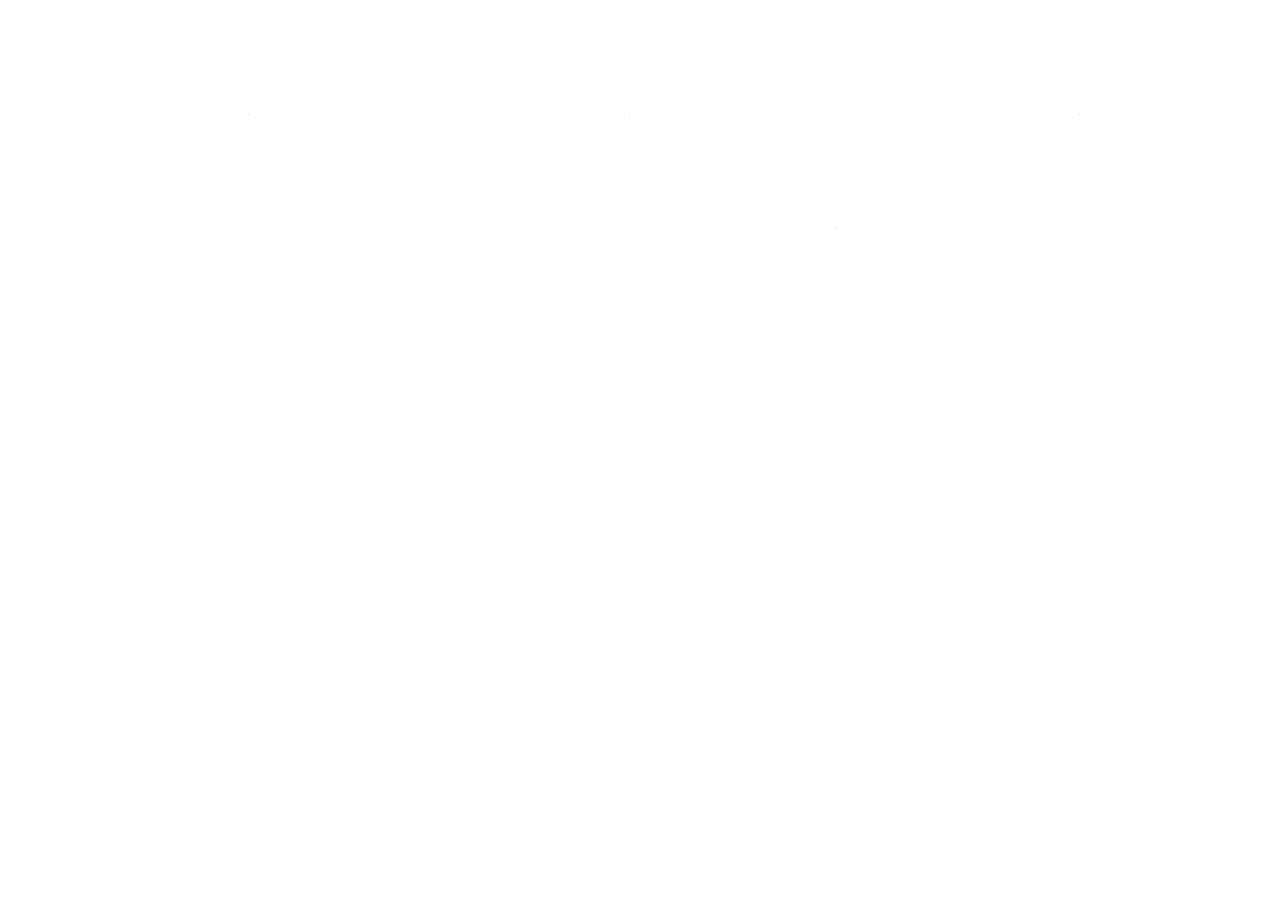
==== 0000/index.html @ 5e89ce5a "htw animation complete" ====
<!DOCTYPE html>
<html lang="en">
  <head>
    <meta charset="UTF-8" />
    <meta name="viewport" content="width=device-width, initial-scale=1.0" />
    <title>HUNT THE WITCH</title>
    <link rel="stylesheet" href="style.css" />
  </head>
  <body>
  
      <?xml version="1.0" encoding="UTF-8" standalone="no"?><!DOCTYPE svg PUBLIC "-//W3C//DTD SVG 1.1//EN" "http://www.w3.org/Graphics/SVG/1.1/DTD/svg11.dtd"><svg id="huntTheWitchText" width="100%" height="100%" viewBox="0 0 750 750" version="1.1" xmlns="http://www.w3.org/2000/svg" xmlns:xlink="http://www.w3.org/1999/xlink" xml:space="preserve" xmlns:serif="http://www.serif.com/" style="fill-rule:evenodd;clip-rule:evenodd;stroke-linejoin:round;stroke-miterlimit:2;"><path d="M48.834,320.484c-0.147,0.809 -0.404,2.023 -0.772,3.642l-0,88.839c-0,5.591 -3.458,10.999 -10.374,16.222l-0.993,0c1.177,-1.618 2.465,-3.715 3.862,-6.29c1.03,-1.839 1.545,-3.458 1.545,-4.856l0,-75.265c-0.956,-0.662 -1.765,-0.993 -2.427,-0.993c-6.769,0 -12.765,3.274 -17.989,9.822c-4.488,5.591 -6.732,10.668 -6.732,15.23l0,42.708l1.104,4.084l-0,2.207l-7.394,-0l-0,-95.35l8.497,-0c-0.809,0.956 -1.287,1.582 -1.434,1.876c-0.442,0.662 -0.699,1.398 -0.773,2.207l0,27.7l0.773,0.331c2.722,-2.722 4.635,-4.561 5.738,-5.518c2.355,-2.133 4.451,-3.715 6.291,-4.745c5.076,-2.796 9.858,-4.525 14.346,-5.187l0,-13.022c0,-0.221 -0.147,-0.626 -0.441,-1.214c-0.589,-1.177 -0.956,-1.987 -1.104,-2.428l8.277,-0Z" style="fill:none;fill-rule:nonzero;stroke:#000;stroke-width:1.25px;"/><path d="M91.874,325.119c0,0.368 -0.11,0.828 -0.331,1.379c-0.221,0.552 -0.331,1.012 -0.331,1.38l0,83.762c0.147,0.442 0.239,1.159 0.276,2.152c0.037,0.993 0.092,1.637 0.166,1.931c-0.295,0 -0.589,0.037 -0.883,0.111c-2.575,0.294 -6.291,0.478 -11.147,0.552c-5.959,0.073 -11.44,-1.619 -16.443,-5.077c-6.695,-4.635 -10.079,-11.771 -10.153,-21.409c-0.074,-5.518 1.508,-14.678 4.745,-27.48c0.295,-1.177 2.833,-10.41 7.615,-27.7c0,-2.134 -0.625,-4.267 -1.876,-6.401c-0.294,-0.588 -1.582,-2.428 -3.863,-5.518l3.311,0c2.87,1.619 4.819,3.311 5.849,5.077c0.368,0.883 0.626,2.391 0.773,4.525l-11.036,44.364l-0,13.243c-0,4.561 1.913,9.454 5.739,14.678c4.414,5.959 9.343,8.975 14.788,9.049c2.133,0 3.715,-0.662 4.745,-1.986c1.03,-1.325 1.545,-3.09 1.545,-5.298l0,-79.237c0,-0.368 -0.11,-0.902 -0.331,-1.601c-0.221,-0.698 -0.331,-1.158 -0.331,-1.379c0.883,-0.221 1.582,-0.331 2.097,-0.331l3.862,-0c0.736,0.073 1.141,0.478 1.214,1.214Z" style="fill:none;fill-rule:nonzero;stroke:#000;stroke-width:1.25px;"/><path d="M140.543,410.095c-0.074,3.973 -1.104,8.056 -3.091,12.25c-2.354,4.709 -5.186,7.615 -8.497,8.718l-0,-1.103c1.03,-1.03 2.189,-2.851 3.476,-5.463c1.288,-2.612 1.931,-4.543 1.931,-5.794l0,-42.047c-0.441,-3.09 -0.956,-5.554 -1.545,-7.394c-1.839,-6.18 -4.561,-12.213 -8.166,-18.098c-1.913,-3.091 -4.341,-6.659 -7.284,-10.705c-5.003,-6.843 -8.645,-10.3 -10.925,-10.374c-1.545,-0.074 -2.502,1.104 -2.87,3.531l0,76.479c0,1.987 0.736,3.716 2.207,5.187l0,1.104l-8.276,-0c-0.074,-0.074 -0.148,-0.239 -0.221,-0.497c-0.074,-0.257 -0.147,-0.497 -0.221,-0.717c0,-0.074 0.019,-0.166 0.055,-0.276c0.037,-0.111 0.092,-0.203 0.166,-0.276c0.221,-0.662 0.405,-1.508 0.552,-2.538l-0,-83.652c-0,-1.693 0.441,-3.311 1.324,-4.856c0.956,-1.839 2.244,-2.759 3.863,-2.759c1.765,-0 3.862,1.287 6.29,3.862c2.06,2.208 5.592,6.953 10.594,14.237c3.09,4.561 6.585,9.564 10.485,15.009c1.471,2.133 2.685,3.605 3.641,4.414c0,-8.314 0.037,-14.972 0.111,-19.975l0.22,-12.691c0,-0.368 -0.147,-0.773 -0.441,-1.214c-0.441,-0.736 -0.92,-1.398 -1.435,-1.987l8.057,0c0.367,0.368 0.588,5.592 0.662,15.671c0.073,6.18 0.036,14.163 -0.111,23.948l-0.551,48.006Z" style="fill:none;fill-rule:nonzero;stroke:#000;stroke-width:1.25px;"/><path d="M203.778,334.941c-3.311,-5.003 -8.902,-7.578 -16.774,-7.725c-0.589,-0 -1.472,-0.037 -2.649,-0.111c-4.194,0 -6.29,1.251 -6.29,3.753l-0,81.113c-0,0.221 0.11,0.534 0.331,0.938c0.22,0.405 0.331,1.453 0.331,3.146l-8.498,0.331l-0.331,-0.773c1.251,-3.09 1.876,-4.929 1.876,-5.518l0,-79.237c0,-1.693 -0.993,-2.796 -2.98,-3.311c-0.956,-0.221 -2.244,-0.368 -3.862,-0.442c-0.809,0 -1.508,0.037 -2.097,0.111l-1.435,-0c-6.915,-0 -10.999,0.956 -12.249,2.869l-2.428,4.856c-0.074,-0.295 -0.129,-0.662 -0.166,-1.104c-0.037,-0.441 -0.092,-0.809 -0.165,-1.103c-0,-0.81 -0.037,-1.398 -0.111,-1.766c0,-4.488 1.508,-6.732 4.525,-6.732l46.351,-0c2.28,-0 3.973,1.177 5.076,3.531c0.736,3.164 1.251,5.077 1.545,5.739l0,1.435Z" style="fill:none;fill-rule:nonzero;stroke:#000;stroke-width:1.25px;"/><path d="M321.31,334.941c-3.31,-5.003 -8.902,-7.578 -16.774,-7.725c-0.589,-0 -1.472,-0.037 -2.649,-0.111c-4.193,0 -6.29,1.251 -6.29,3.753l-0,81.113c-0,0.221 0.11,0.534 0.331,0.938c0.221,0.405 0.331,1.453 0.331,3.146l-8.498,0.331l-0.331,-0.773c1.251,-3.09 1.876,-4.929 1.876,-5.518l0,-79.237c0,-1.693 -0.993,-2.796 -2.979,-3.311c-0.957,-0.221 -2.244,-0.368 -3.863,-0.442c-0.809,0 -1.508,0.037 -2.097,0.111l-1.434,-0c-6.916,-0 -11,0.956 -12.25,2.869l-2.428,4.856c-0.074,-0.295 -0.129,-0.662 -0.166,-1.104c-0.036,-0.441 -0.092,-0.809 -0.165,-1.103c-0,-0.81 -0.037,-1.398 -0.111,-1.766c0,-4.488 1.509,-6.732 4.525,-6.732l46.351,-0c2.281,-0 3.973,1.177 5.076,3.531c0.736,3.164 1.251,5.077 1.545,5.739l0,1.435Z" style="fill:none;fill-rule:nonzero;stroke:#000;stroke-width:1.25px;"/><path d="M366.116,320.484c-0.147,0.809 -0.405,2.023 -0.772,3.642l-0,88.839c-0,5.591 -3.458,10.999 -10.374,16.222l-0.993,0c1.177,-1.618 2.464,-3.715 3.862,-6.29c1.03,-1.839 1.545,-3.458 1.545,-4.856l0,-75.265c-0.956,-0.662 -1.766,-0.993 -2.428,-0.993c-6.768,0 -12.765,3.274 -17.988,9.822c-4.488,5.591 -6.732,10.668 -6.732,15.23l-0,42.708l1.104,4.084l-0,2.207l-7.395,-0l0,-95.35l8.498,-0c-0.809,0.956 -1.287,1.582 -1.435,1.876c-0.441,0.662 -0.698,1.398 -0.772,2.207l-0,27.7l0.772,0.331c2.723,-2.722 4.636,-4.561 5.739,-5.518c2.354,-2.133 4.451,-3.715 6.291,-4.745c5.076,-2.796 9.858,-4.525 14.346,-5.187l0,-13.022c0,-0.221 -0.147,-0.626 -0.441,-1.214c-0.589,-1.177 -0.957,-1.987 -1.104,-2.428l8.277,-0Z" style="fill:none;fill-rule:nonzero;stroke:#000;stroke-width:1.25px;"/><path d="M409.929,401.708c-0,3.237 -1.067,6.29 -3.201,9.16c-2.354,3.09 -5.076,4.635 -8.166,4.635l-28.363,-0l0,-1.766c1.693,-2.575 2.539,-5.555 2.539,-8.939l-0,-84.645l26.155,-0c2.575,-0 4.267,0.846 5.076,2.538c0.515,1.03 0.736,2.538 0.662,4.525l-0.22,5.076c-1.325,-3.016 -2.502,-5.187 -3.532,-6.511c-1.618,-1.986 -5.297,-2.98 -11.036,-2.98c-3.826,0 -6.474,0.368 -7.946,1.104c-2.207,1.103 -3.31,3.311 -3.31,6.621l-0,20.638l0.772,1.103c0.883,-0.588 2.538,-2.317 4.966,-5.187c3.605,-4.193 9.197,-7.394 16.775,-9.601l2.98,0c0.22,0.956 0.367,2.354 0.441,4.194c0.074,1.692 -0.074,3.016 -0.441,3.973c-2.87,-1.251 -5.187,-1.877 -6.953,-1.877c-5.444,-0.073 -10.006,2.907 -13.685,8.94c-3.237,5.223 -4.855,10.704 -4.855,16.443l-0,36.86c-0,4.046 2.979,6.106 8.939,6.18c7.063,0.074 12.544,-1.619 16.443,-5.077l5.629,-7.835c-0,0.221 0.036,0.57 0.11,1.048c0.073,0.479 0.147,0.938 0.221,1.38Z" style="fill:none;fill-rule:nonzero;stroke:#000;stroke-width:1.25px;"/><path d="M524.923,415.503l-34.322,-0c-4.341,-0 -8.571,-1.95 -12.691,-5.849c-5.15,-4.856 -7.762,-11.441 -7.836,-19.754c-0.073,-5.371 0.993,-11.367 3.201,-17.989l6.4,-19.313c2.06,-6.18 3.127,-11.661 3.201,-16.443c0.073,-3.826 -0.809,-7.137 -2.649,-9.933c-0.883,-1.397 -1.324,-2.685 -1.324,-3.862l2.538,-0c1.839,0.662 2.98,1.14 3.421,1.435c1.325,0.882 1.987,2.906 1.987,6.069c-0,1.545 -0.883,6.217 -2.649,14.016l-5.076,22.623c-1.913,8.976 -2.87,14.899 -2.87,17.768l0,11.036c0,3.973 1.784,7.836 5.353,11.588c3.568,3.752 7.302,5.665 11.201,5.738c1.766,0 3.017,-0.735 3.752,-2.207c0.515,-1.103 0.773,-2.612 0.773,-4.524l-0,-81.997l5.849,-0l-0,85.749c-0,1.324 0.368,2.17 1.103,2.538c0.736,0.368 2.465,0.589 5.187,0.662c2.87,0.074 4.801,-0.202 5.794,-0.828c0.993,-0.625 1.49,-2.041 1.49,-4.248l-0,-79.459c-0,-0.956 -0.331,-1.765 -0.993,-2.428c-0.883,-0.883 -1.398,-1.545 -1.545,-1.986l8.497,-0c0.442,0.515 0.663,1.324 0.663,2.428c-0,0.515 -0.111,1.324 -0.332,2.428c-0.22,1.103 -0.331,1.913 -0.331,2.428l0,80.23c0,1.251 0.736,2.612 2.208,4.084Z" style="fill:none;fill-rule:nonzero;stroke:#000;stroke-width:1.25px;"/><path d="M538.828,415.172l-1.104,0.772l-7.725,0l0,-94.688c1.692,0 3.053,-0.073 4.083,-0.22c0.883,-0 1.582,0.018 2.097,0.055c0.515,0.037 1.141,0.165 1.876,0.386l-1.103,5.849l-0,83.431c0.073,0.368 0.184,0.699 0.331,0.994c0.515,1.545 1.03,2.685 1.545,3.421Z" style="fill:none;fill-rule:nonzero;stroke:#000;stroke-width:1.25px;"/><path d="M601.07,334.941c-3.311,-5.003 -8.902,-7.578 -16.774,-7.725c-0.589,-0 -1.472,-0.037 -2.649,-0.111c-4.194,0 -6.29,1.251 -6.29,3.753l-0,81.113c-0,0.221 0.11,0.534 0.331,0.938c0.22,0.405 0.331,1.453 0.331,3.146l-8.498,0.331l-0.331,-0.773c1.251,-3.09 1.876,-4.929 1.876,-5.518l0,-79.237c0,-1.693 -0.993,-2.796 -2.98,-3.311c-0.956,-0.221 -2.244,-0.368 -3.862,-0.442c-0.809,0 -1.508,0.037 -2.097,0.111l-1.435,-0c-6.915,-0 -10.999,0.956 -12.249,2.869l-2.428,4.856c-0.074,-0.295 -0.129,-0.662 -0.166,-1.104c-0.037,-0.441 -0.092,-0.809 -0.165,-1.103c-0,-0.81 -0.037,-1.398 -0.111,-1.766c0,-4.488 1.508,-6.732 4.525,-6.732l46.351,-0c2.28,-0 3.973,1.177 5.076,3.531c0.736,3.164 1.251,5.077 1.545,5.739l0,1.435Z" style="fill:none;fill-rule:nonzero;stroke:#000;stroke-width:1.25px;"/><path d="M696.972,411.088c0,2.355 -0.809,3.532 -2.428,3.532c-5.003,-0 -9.233,0.073 -12.691,0.221l-20.417,0.772c-0.809,0 -1.839,0.037 -3.09,0.11c-6.915,0 -13.794,-1.213 -20.637,-3.641c-20.747,-7.358 -31.158,-22.366 -31.231,-45.027c-0.074,-13.39 4.506,-24.739 13.739,-34.045c9.234,-9.307 20.546,-13.998 33.936,-14.071c7.063,-0.074 14.604,1.765 22.623,5.518c9.123,4.193 14.899,9.417 17.327,15.671c-0.81,0.441 -2.281,0.883 -4.415,1.324c-0.515,-0 -0.993,0.074 -1.434,0.221c-0.662,-0 -1.472,-0.773 -2.428,-2.318c-2.943,-4.929 -7.137,-9.196 -12.581,-12.801c-4.782,-3.164 -11.11,-4.746 -18.982,-4.746c-11.992,0 -22.072,4.893 -30.238,14.678c-7.505,8.976 -11.294,19.055 -11.367,30.238c-0,5.297 1.324,11.11 3.973,17.437c3.826,9.123 9.675,16.112 17.547,20.968c7.651,4.709 16.554,7.1 26.707,7.173c7.651,0.074 14.162,-0.294 19.533,-1.103l16.333,-2.428c0,0.441 0.074,1.214 0.221,2.317Z" style="fill:none;fill-rule:nonzero;stroke:#000;stroke-width:1.25px;"/><path d="M741.336,320.484c-0.147,0.809 -0.404,2.023 -0.772,3.642l-0,88.839c-0,5.591 -3.458,10.999 -10.374,16.222l-0.993,0c1.177,-1.618 2.465,-3.715 3.862,-6.29c1.03,-1.839 1.545,-3.458 1.545,-4.856l0,-75.265c-0.956,-0.662 -1.765,-0.993 -2.427,-0.993c-6.769,0 -12.765,3.274 -17.989,9.822c-4.488,5.591 -6.732,10.668 -6.732,15.23l0,42.708l1.104,4.084l-0,2.207l-7.394,-0l-0,-95.35l8.497,-0c-0.809,0.956 -1.287,1.582 -1.434,1.876c-0.442,0.662 -0.699,1.398 -0.773,2.207l0,27.7l0.773,0.331c2.722,-2.722 4.635,-4.561 5.738,-5.518c2.355,-2.133 4.451,-3.715 6.291,-4.745c5.076,-2.796 9.858,-4.525 14.346,-5.187l0,-13.022c0,-0.221 -0.147,-0.626 -0.441,-1.214c-0.589,-1.177 -0.956,-1.987 -1.104,-2.428l8.277,-0Z" style="fill:none;fill-rule:nonzero;stroke:#000;stroke-width:1.25px;"/></svg>
   
    <script src="script.js"></script>
  </body>
</html>
---- 0000/style.css ----
*{
    padding: 0;
    margin: 0;
    box-sizing: border-box;

}

body {
    width: 100%;
    height: 100vh;
    background-color: white;
}

#huntTheWitchText {
    position: absolute;
    top: 20%;
    left: 50%;
    transform: translate(-50%, -50%);
    
    margin-right: 20px;
}

#huntTheWitchText path:nth-child(1){
    stroke-dasharray: 492px;
    stroke-dashoffset: 492px;
    animation: line-anim 2s ease forwards;
}
#huntTheWitchText path:nth-child(2){
    stroke-dasharray: 425px;
    stroke-dashoffset: 425px;
    animation: line-anim 2s ease forwards 1s;
}
#huntTheWitchText path:nth-child(3){
    stroke-dasharray: 513px;
    stroke-dashoffset: 513px;
    animation: line-anim 2s ease forwards 1.5s;
}
#huntTheWitchText path:nth-child(4){
    stroke-dasharray: 314px;
    stroke-dashoffset: 314px;
    animation: line-anim 2s ease forwards 2s;
}
#huntTheWitchText path:nth-child(5){
    stroke-dasharray: 314px;
    stroke-dashoffset: 314px;
    animation: line-anim 2s ease forwards 2.5s;
}
#huntTheWitchText path:nth-child(6){
    stroke-dasharray: 492px;
    stroke-dashoffset: 492px;
    animation: line-anim 2s ease forwards 3s;
}
#huntTheWitchText path:nth-child(7){
    stroke-dasharray: 401px;
    stroke-dashoffset: 401px;
    animation: line-anim 2s ease forwards 3.5s;
}
#huntTheWitchText path:nth-child(8){
    stroke-dasharray: 633px;
    stroke-dashoffset: 633px;
    animation: line-anim 2s ease forwards 4s;
}
#huntTheWitchText path:nth-child(9){
    stroke-dasharray: 206px;
    stroke-dashoffset: 206px;
    animation: line-anim 2s ease forwards 4.5s;
}
#huntTheWitchText path:nth-child(10){
    stroke-dasharray: 314px;
    stroke-dashoffset: 314px;
    animation: line-anim 2s ease forwards 5s;
}
#huntTheWitchText path:nth-child(11){
    stroke-dasharray: 471px;
    stroke-dashoffset: 471px;
    animation: line-anim 2s ease forwards 5.5s;
}
#huntTheWitchText path:nth-child(12){
    stroke-dasharray: 492px;
    stroke-dashoffset: 492px;
    animation: line-anim 2s ease forwards 6s;
}


@keyframes line-anim {
    to {
        stroke-dashoffset: 0;
    }
}
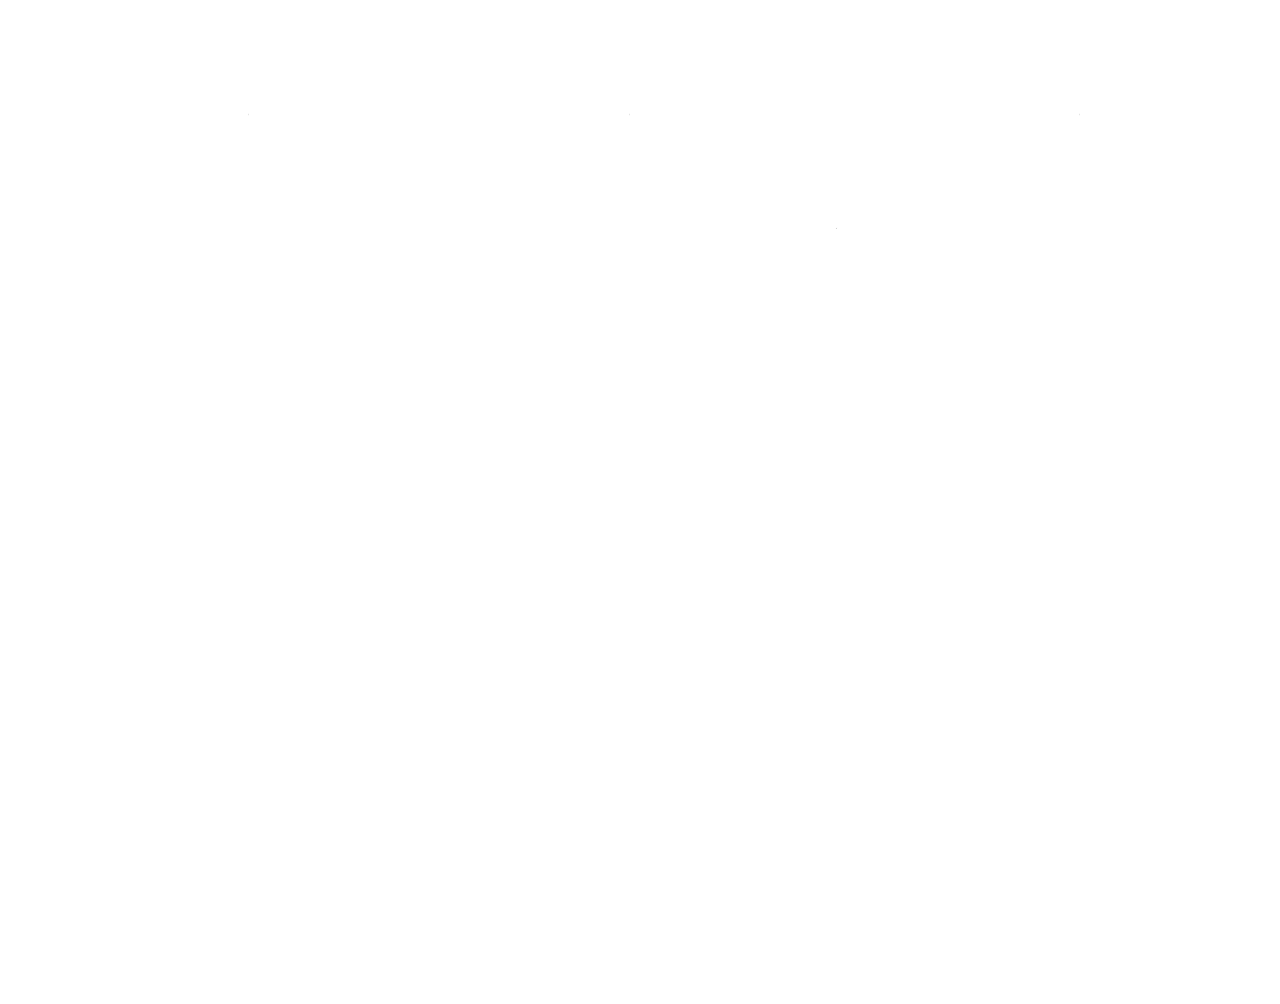
==== commit 5b8df142: "7011 number reveal working" ====
--- a/0000/index.html
+++ b/0000/index.html
@@ -6,8 +6,10 @@
     <title>HUNT THE WITCH</title>
     <link rel="stylesheet" href="style.css" />
   </head>
-  <body>
-  
+  <body class="body">
+  <div >
+    <img id="text7011" class="text7011" src="/7011.png" alt="">
+  </div>
       <?xml version="1.0" encoding="UTF-8" standalone="no"?><!DOCTYPE svg PUBLIC "-//W3C//DTD SVG 1.1//EN" "http://www.w3.org/Graphics/SVG/1.1/DTD/svg11.dtd"><svg id="huntTheWitchText" width="100%" height="100%" viewBox="0 0 750 750" version="1.1" xmlns="http://www.w3.org/2000/svg" xmlns:xlink="http://www.w3.org/1999/xlink" xml:space="preserve" xmlns:serif="http://www.serif.com/" style="fill-rule:evenodd;clip-rule:evenodd;stroke-linejoin:round;stroke-miterlimit:2;"><path d="M48.834,320.484c-0.147,0.809 -0.404,2.023 -0.772,3.642l-0,88.839c-0,5.591 -3.458,10.999 -10.374,16.222l-0.993,0c1.177,-1.618 2.465,-3.715 3.862,-6.29c1.03,-1.839 1.545,-3.458 1.545,-4.856l0,-75.265c-0.956,-0.662 -1.765,-0.993 -2.427,-0.993c-6.769,0 -12.765,3.274 -17.989,9.822c-4.488,5.591 -6.732,10.668 -6.732,15.23l0,42.708l1.104,4.084l-0,2.207l-7.394,-0l-0,-95.35l8.497,-0c-0.809,0.956 -1.287,1.582 -1.434,1.876c-0.442,0.662 -0.699,1.398 -0.773,2.207l0,27.7l0.773,0.331c2.722,-2.722 4.635,-4.561 5.738,-5.518c2.355,-2.133 4.451,-3.715 6.291,-4.745c5.076,-2.796 9.858,-4.525 14.346,-5.187l0,-13.022c0,-0.221 -0.147,-0.626 -0.441,-1.214c-0.589,-1.177 -0.956,-1.987 -1.104,-2.428l8.277,-0Z" style="fill:none;fill-rule:nonzero;stroke:#000;stroke-width:1.25px;"/><path d="M91.874,325.119c0,0.368 -0.11,0.828 -0.331,1.379c-0.221,0.552 -0.331,1.012 -0.331,1.38l0,83.762c0.147,0.442 0.239,1.159 0.276,2.152c0.037,0.993 0.092,1.637 0.166,1.931c-0.295,0 -0.589,0.037 -0.883,0.111c-2.575,0.294 -6.291,0.478 -11.147,0.552c-5.959,0.073 -11.44,-1.619 -16.443,-5.077c-6.695,-4.635 -10.079,-11.771 -10.153,-21.409c-0.074,-5.518 1.508,-14.678 4.745,-27.48c0.295,-1.177 2.833,-10.41 7.615,-27.7c0,-2.134 -0.625,-4.267 -1.876,-6.401c-0.294,-0.588 -1.582,-2.428 -3.863,-5.518l3.311,0c2.87,1.619 4.819,3.311 5.849,5.077c0.368,0.883 0.626,2.391 0.773,4.525l-11.036,44.364l-0,13.243c-0,4.561 1.913,9.454 5.739,14.678c4.414,5.959 9.343,8.975 14.788,9.049c2.133,0 3.715,-0.662 4.745,-1.986c1.03,-1.325 1.545,-3.09 1.545,-5.298l0,-79.237c0,-0.368 -0.11,-0.902 -0.331,-1.601c-0.221,-0.698 -0.331,-1.158 -0.331,-1.379c0.883,-0.221 1.582,-0.331 2.097,-0.331l3.862,-0c0.736,0.073 1.141,0.478 1.214,1.214Z" style="fill:none;fill-rule:nonzero;stroke:#000;stroke-width:1.25px;"/><path d="M140.543,410.095c-0.074,3.973 -1.104,8.056 -3.091,12.25c-2.354,4.709 -5.186,7.615 -8.497,8.718l-0,-1.103c1.03,-1.03 2.189,-2.851 3.476,-5.463c1.288,-2.612 1.931,-4.543 1.931,-5.794l0,-42.047c-0.441,-3.09 -0.956,-5.554 -1.545,-7.394c-1.839,-6.18 -4.561,-12.213 -8.166,-18.098c-1.913,-3.091 -4.341,-6.659 -7.284,-10.705c-5.003,-6.843 -8.645,-10.3 -10.925,-10.374c-1.545,-0.074 -2.502,1.104 -2.87,3.531l0,76.479c0,1.987 0.736,3.716 2.207,5.187l0,1.104l-8.276,-0c-0.074,-0.074 -0.148,-0.239 -0.221,-0.497c-0.074,-0.257 -0.147,-0.497 -0.221,-0.717c0,-0.074 0.019,-0.166 0.055,-0.276c0.037,-0.111 0.092,-0.203 0.166,-0.276c0.221,-0.662 0.405,-1.508 0.552,-2.538l-0,-83.652c-0,-1.693 0.441,-3.311 1.324,-4.856c0.956,-1.839 2.244,-2.759 3.863,-2.759c1.765,-0 3.862,1.287 6.29,3.862c2.06,2.208 5.592,6.953 10.594,14.237c3.09,4.561 6.585,9.564 10.485,15.009c1.471,2.133 2.685,3.605 3.641,4.414c0,-8.314 0.037,-14.972 0.111,-19.975l0.22,-12.691c0,-0.368 -0.147,-0.773 -0.441,-1.214c-0.441,-0.736 -0.92,-1.398 -1.435,-1.987l8.057,0c0.367,0.368 0.588,5.592 0.662,15.671c0.073,6.18 0.036,14.163 -0.111,23.948l-0.551,48.006Z" style="fill:none;fill-rule:nonzero;stroke:#000;stroke-width:1.25px;"/><path d="M203.778,334.941c-3.311,-5.003 -8.902,-7.578 -16.774,-7.725c-0.589,-0 -1.472,-0.037 -2.649,-0.111c-4.194,0 -6.29,1.251 -6.29,3.753l-0,81.113c-0,0.221 0.11,0.534 0.331,0.938c0.22,0.405 0.331,1.453 0.331,3.146l-8.498,0.331l-0.331,-0.773c1.251,-3.09 1.876,-4.929 1.876,-5.518l0,-79.237c0,-1.693 -0.993,-2.796 -2.98,-3.311c-0.956,-0.221 -2.244,-0.368 -3.862,-0.442c-0.809,0 -1.508,0.037 -2.097,0.111l-1.435,-0c-6.915,-0 -10.999,0.956 -12.249,2.869l-2.428,4.856c-0.074,-0.295 -0.129,-0.662 -0.166,-1.104c-0.037,-0.441 -0.092,-0.809 -0.165,-1.103c-0,-0.81 -0.037,-1.398 -0.111,-1.766c0,-4.488 1.508,-6.732 4.525,-6.732l46.351,-0c2.28,-0 3.973,1.177 5.076,3.531c0.736,3.164 1.251,5.077 1.545,5.739l0,1.435Z" style="fill:none;fill-rule:nonzero;stroke:#000;stroke-width:1.25px;"/><path d="M321.31,334.941c-3.31,-5.003 -8.902,-7.578 -16.774,-7.725c-0.589,-0 -1.472,-0.037 -2.649,-0.111c-4.193,0 -6.29,1.251 -6.29,3.753l-0,81.113c-0,0.221 0.11,0.534 0.331,0.938c0.221,0.405 0.331,1.453 0.331,3.146l-8.498,0.331l-0.331,-0.773c1.251,-3.09 1.876,-4.929 1.876,-5.518l0,-79.237c0,-1.693 -0.993,-2.796 -2.979,-3.311c-0.957,-0.221 -2.244,-0.368 -3.863,-0.442c-0.809,0 -1.508,0.037 -2.097,0.111l-1.434,-0c-6.916,-0 -11,0.956 -12.25,2.869l-2.428,4.856c-0.074,-0.295 -0.129,-0.662 -0.166,-1.104c-0.036,-0.441 -0.092,-0.809 -0.165,-1.103c-0,-0.81 -0.037,-1.398 -0.111,-1.766c0,-4.488 1.509,-6.732 4.525,-6.732l46.351,-0c2.281,-0 3.973,1.177 5.076,3.531c0.736,3.164 1.251,5.077 1.545,5.739l0,1.435Z" style="fill:none;fill-rule:nonzero;stroke:#000;stroke-width:1.25px;"/><path d="M366.116,320.484c-0.147,0.809 -0.405,2.023 -0.772,3.642l-0,88.839c-0,5.591 -3.458,10.999 -10.374,16.222l-0.993,0c1.177,-1.618 2.464,-3.715 3.862,-6.29c1.03,-1.839 1.545,-3.458 1.545,-4.856l0,-75.265c-0.956,-0.662 -1.766,-0.993 -2.428,-0.993c-6.768,0 -12.765,3.274 -17.988,9.822c-4.488,5.591 -6.732,10.668 -6.732,15.23l-0,42.708l1.104,4.084l-0,2.207l-7.395,-0l0,-95.35l8.498,-0c-0.809,0.956 -1.287,1.582 -1.435,1.876c-0.441,0.662 -0.698,1.398 -0.772,2.207l-0,27.7l0.772,0.331c2.723,-2.722 4.636,-4.561 5.739,-5.518c2.354,-2.133 4.451,-3.715 6.291,-4.745c5.076,-2.796 9.858,-4.525 14.346,-5.187l0,-13.022c0,-0.221 -0.147,-0.626 -0.441,-1.214c-0.589,-1.177 -0.957,-1.987 -1.104,-2.428l8.277,-0Z" style="fill:none;fill-rule:nonzero;stroke:#000;stroke-width:1.25px;"/><path d="M409.929,401.708c-0,3.237 -1.067,6.29 -3.201,9.16c-2.354,3.09 -5.076,4.635 -8.166,4.635l-28.363,-0l0,-1.766c1.693,-2.575 2.539,-5.555 2.539,-8.939l-0,-84.645l26.155,-0c2.575,-0 4.267,0.846 5.076,2.538c0.515,1.03 0.736,2.538 0.662,4.525l-0.22,5.076c-1.325,-3.016 -2.502,-5.187 -3.532,-6.511c-1.618,-1.986 -5.297,-2.98 -11.036,-2.98c-3.826,0 -6.474,0.368 -7.946,1.104c-2.207,1.103 -3.31,3.311 -3.31,6.621l-0,20.638l0.772,1.103c0.883,-0.588 2.538,-2.317 4.966,-5.187c3.605,-4.193 9.197,-7.394 16.775,-9.601l2.98,0c0.22,0.956 0.367,2.354 0.441,4.194c0.074,1.692 -0.074,3.016 -0.441,3.973c-2.87,-1.251 -5.187,-1.877 -6.953,-1.877c-5.444,-0.073 -10.006,2.907 -13.685,8.94c-3.237,5.223 -4.855,10.704 -4.855,16.443l-0,36.86c-0,4.046 2.979,6.106 8.939,6.18c7.063,0.074 12.544,-1.619 16.443,-5.077l5.629,-7.835c-0,0.221 0.036,0.57 0.11,1.048c0.073,0.479 0.147,0.938 0.221,1.38Z" style="fill:none;fill-rule:nonzero;stroke:#000;stroke-width:1.25px;"/><path d="M524.923,415.503l-34.322,-0c-4.341,-0 -8.571,-1.95 -12.691,-5.849c-5.15,-4.856 -7.762,-11.441 -7.836,-19.754c-0.073,-5.371 0.993,-11.367 3.201,-17.989l6.4,-19.313c2.06,-6.18 3.127,-11.661 3.201,-16.443c0.073,-3.826 -0.809,-7.137 -2.649,-9.933c-0.883,-1.397 -1.324,-2.685 -1.324,-3.862l2.538,-0c1.839,0.662 2.98,1.14 3.421,1.435c1.325,0.882 1.987,2.906 1.987,6.069c-0,1.545 -0.883,6.217 -2.649,14.016l-5.076,22.623c-1.913,8.976 -2.87,14.899 -2.87,17.768l0,11.036c0,3.973 1.784,7.836 5.353,11.588c3.568,3.752 7.302,5.665 11.201,5.738c1.766,0 3.017,-0.735 3.752,-2.207c0.515,-1.103 0.773,-2.612 0.773,-4.524l-0,-81.997l5.849,-0l-0,85.749c-0,1.324 0.368,2.17 1.103,2.538c0.736,0.368 2.465,0.589 5.187,0.662c2.87,0.074 4.801,-0.202 5.794,-0.828c0.993,-0.625 1.49,-2.041 1.49,-4.248l-0,-79.459c-0,-0.956 -0.331,-1.765 -0.993,-2.428c-0.883,-0.883 -1.398,-1.545 -1.545,-1.986l8.497,-0c0.442,0.515 0.663,1.324 0.663,2.428c-0,0.515 -0.111,1.324 -0.332,2.428c-0.22,1.103 -0.331,1.913 -0.331,2.428l0,80.23c0,1.251 0.736,2.612 2.208,4.084Z" style="fill:none;fill-rule:nonzero;stroke:#000;stroke-width:1.25px;"/><path d="M538.828,415.172l-1.104,0.772l-7.725,0l0,-94.688c1.692,0 3.053,-0.073 4.083,-0.22c0.883,-0 1.582,0.018 2.097,0.055c0.515,0.037 1.141,0.165 1.876,0.386l-1.103,5.849l-0,83.431c0.073,0.368 0.184,0.699 0.331,0.994c0.515,1.545 1.03,2.685 1.545,3.421Z" style="fill:none;fill-rule:nonzero;stroke:#000;stroke-width:1.25px;"/><path d="M601.07,334.941c-3.311,-5.003 -8.902,-7.578 -16.774,-7.725c-0.589,-0 -1.472,-0.037 -2.649,-0.111c-4.194,0 -6.29,1.251 -6.29,3.753l-0,81.113c-0,0.221 0.11,0.534 0.331,0.938c0.22,0.405 0.331,1.453 0.331,3.146l-8.498,0.331l-0.331,-0.773c1.251,-3.09 1.876,-4.929 1.876,-5.518l0,-79.237c0,-1.693 -0.993,-2.796 -2.98,-3.311c-0.956,-0.221 -2.244,-0.368 -3.862,-0.442c-0.809,0 -1.508,0.037 -2.097,0.111l-1.435,-0c-6.915,-0 -10.999,0.956 -12.249,2.869l-2.428,4.856c-0.074,-0.295 -0.129,-0.662 -0.166,-1.104c-0.037,-0.441 -0.092,-0.809 -0.165,-1.103c-0,-0.81 -0.037,-1.398 -0.111,-1.766c0,-4.488 1.508,-6.732 4.525,-6.732l46.351,-0c2.28,-0 3.973,1.177 5.076,3.531c0.736,3.164 1.251,5.077 1.545,5.739l0,1.435Z" style="fill:none;fill-rule:nonzero;stroke:#000;stroke-width:1.25px;"/><path d="M696.972,411.088c0,2.355 -0.809,3.532 -2.428,3.532c-5.003,-0 -9.233,0.073 -12.691,0.221l-20.417,0.772c-0.809,0 -1.839,0.037 -3.09,0.11c-6.915,0 -13.794,-1.213 -20.637,-3.641c-20.747,-7.358 -31.158,-22.366 -31.231,-45.027c-0.074,-13.39 4.506,-24.739 13.739,-34.045c9.234,-9.307 20.546,-13.998 33.936,-14.071c7.063,-0.074 14.604,1.765 22.623,5.518c9.123,4.193 14.899,9.417 17.327,15.671c-0.81,0.441 -2.281,0.883 -4.415,1.324c-0.515,-0 -0.993,0.074 -1.434,0.221c-0.662,-0 -1.472,-0.773 -2.428,-2.318c-2.943,-4.929 -7.137,-9.196 -12.581,-12.801c-4.782,-3.164 -11.11,-4.746 -18.982,-4.746c-11.992,0 -22.072,4.893 -30.238,14.678c-7.505,8.976 -11.294,19.055 -11.367,30.238c-0,5.297 1.324,11.11 3.973,17.437c3.826,9.123 9.675,16.112 17.547,20.968c7.651,4.709 16.554,7.1 26.707,7.173c7.651,0.074 14.162,-0.294 19.533,-1.103l16.333,-2.428c0,0.441 0.074,1.214 0.221,2.317Z" style="fill:none;fill-rule:nonzero;stroke:#000;stroke-width:1.25px;"/><path d="M741.336,320.484c-0.147,0.809 -0.404,2.023 -0.772,3.642l-0,88.839c-0,5.591 -3.458,10.999 -10.374,16.222l-0.993,0c1.177,-1.618 2.465,-3.715 3.862,-6.29c1.03,-1.839 1.545,-3.458 1.545,-4.856l0,-75.265c-0.956,-0.662 -1.765,-0.993 -2.427,-0.993c-6.769,0 -12.765,3.274 -17.989,9.822c-4.488,5.591 -6.732,10.668 -6.732,15.23l0,42.708l1.104,4.084l-0,2.207l-7.394,-0l-0,-95.35l8.497,-0c-0.809,0.956 -1.287,1.582 -1.434,1.876c-0.442,0.662 -0.699,1.398 -0.773,2.207l0,27.7l0.773,0.331c2.722,-2.722 4.635,-4.561 5.738,-5.518c2.355,-2.133 4.451,-3.715 6.291,-4.745c5.076,-2.796 9.858,-4.525 14.346,-5.187l0,-13.022c0,-0.221 -0.147,-0.626 -0.441,-1.214c-0.589,-1.177 -0.956,-1.987 -1.104,-2.428l8.277,-0Z" style="fill:none;fill-rule:nonzero;stroke:#000;stroke-width:1.25px;"/></svg>
    
     <script src="script.js"></script>
--- a/0000/style.css
+++ b/0000/style.css
@@ -6,10 +6,35 @@
 
 }
 
-body {
+.body {
     width: 100%;
     height: 100vh;
     background-color: white;
+}
+
+.text7011 {
+ opacity: 0;
+}
+.text7011Black {
+     /* Set rules to fill background */
+  min-height: 100%;
+  min-width: 1024px;
+	
+  /* Set up proportionate scaling */
+  width: 100%;
+  height: auto;
+	
+  /* Set up positioning */
+  position: fixed;
+  top: 0;
+  left: 0;
+  
+}
+
+.bodyBlack {
+    width: 100%;
+    height: 100vh;
+    background-color: black;
 }
 
 #huntTheWitchText {
@@ -17,8 +42,8 @@
     top: 20%;
     left: 50%;
     transform: translate(-50%, -50%);
+    margin-right: 20px;
     
-    margin-right: 20px;
 }
 
 #huntTheWitchText path:nth-child(1){
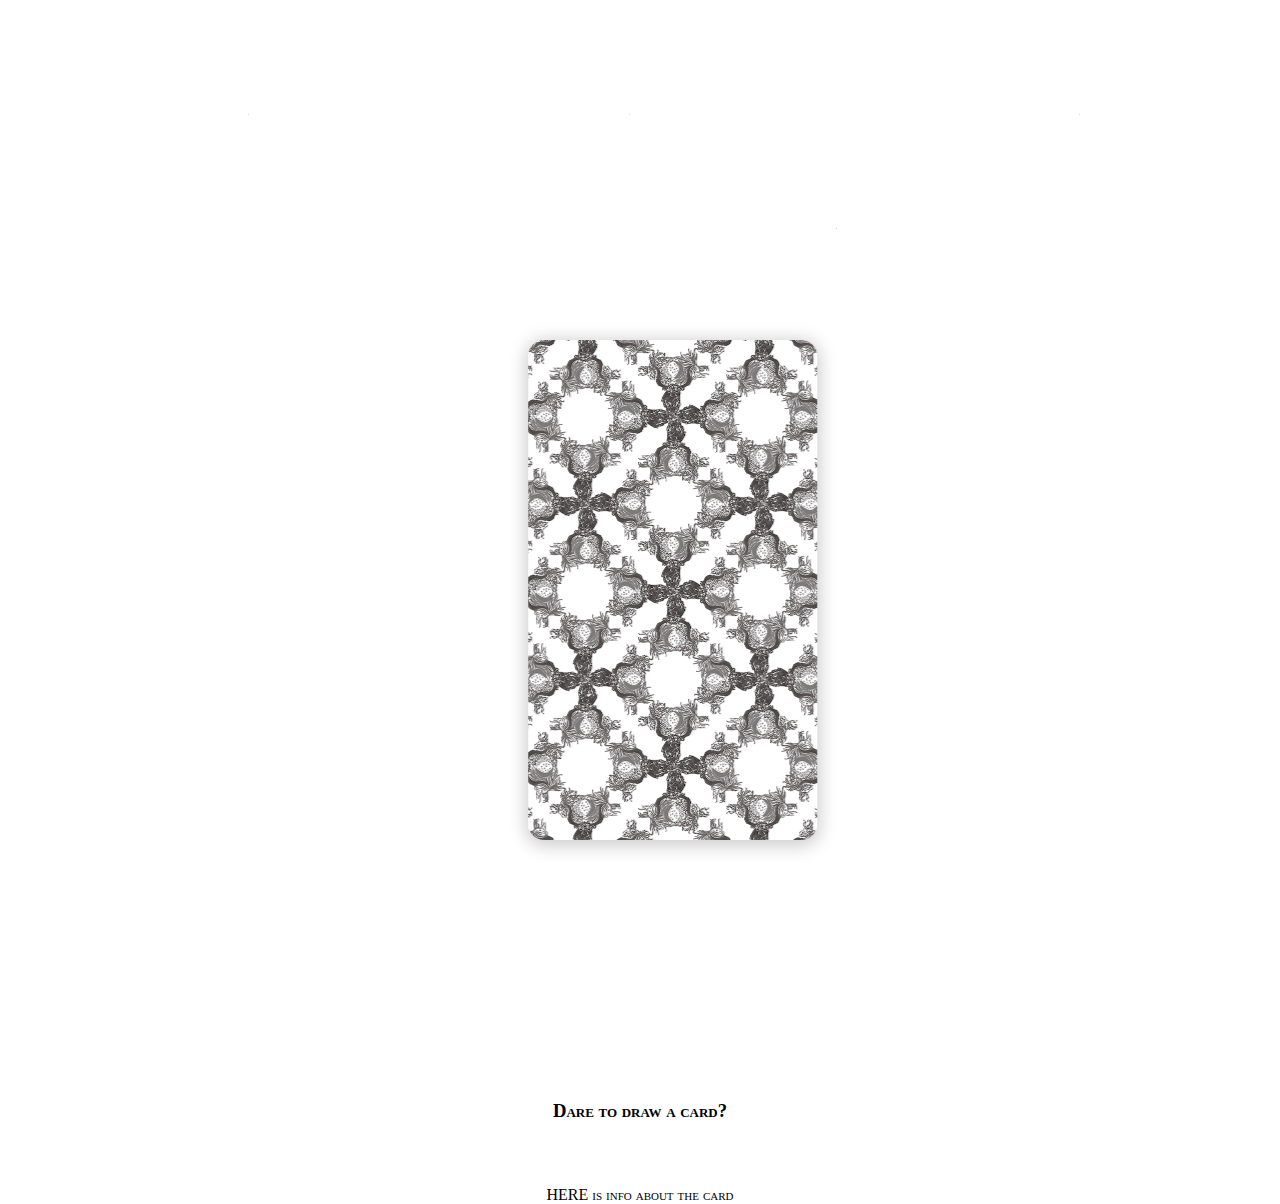
==== commit a862528d: "center card on page" ====
--- a/0000/index.html
+++ b/0000/index.html
@@ -7,10 +7,157 @@
     <link rel="stylesheet" href="style.css" />
   </head>
   <body class="body">
-  <div >
-    <img id="text7011" class="text7011" src="/7011.png" alt="">
-  </div>
-      <?xml version="1.0" encoding="UTF-8" standalone="no"?><!DOCTYPE svg PUBLIC "-//W3C//DTD SVG 1.1//EN" "http://www.w3.org/Graphics/SVG/1.1/DTD/svg11.dtd"><svg id="huntTheWitchText" width="100%" height="100%" viewBox="0 0 750 750" version="1.1" xmlns="http://www.w3.org/2000/svg" xmlns:xlink="http://www.w3.org/1999/xlink" xml:space="preserve" xmlns:serif="http://www.serif.com/" style="fill-rule:evenodd;clip-rule:evenodd;stroke-linejoin:round;stroke-miterlimit:2;"><path d="M48.834,320.484c-0.147,0.809 -0.404,2.023 -0.772,3.642l-0,88.839c-0,5.591 -3.458,10.999 -10.374,16.222l-0.993,0c1.177,-1.618 2.465,-3.715 3.862,-6.29c1.03,-1.839 1.545,-3.458 1.545,-4.856l0,-75.265c-0.956,-0.662 -1.765,-0.993 -2.427,-0.993c-6.769,0 -12.765,3.274 -17.989,9.822c-4.488,5.591 -6.732,10.668 -6.732,15.23l0,42.708l1.104,4.084l-0,2.207l-7.394,-0l-0,-95.35l8.497,-0c-0.809,0.956 -1.287,1.582 -1.434,1.876c-0.442,0.662 -0.699,1.398 -0.773,2.207l0,27.7l0.773,0.331c2.722,-2.722 4.635,-4.561 5.738,-5.518c2.355,-2.133 4.451,-3.715 6.291,-4.745c5.076,-2.796 9.858,-4.525 14.346,-5.187l0,-13.022c0,-0.221 -0.147,-0.626 -0.441,-1.214c-0.589,-1.177 -0.956,-1.987 -1.104,-2.428l8.277,-0Z" style="fill:none;fill-rule:nonzero;stroke:#000;stroke-width:1.25px;"/><path d="M91.874,325.119c0,0.368 -0.11,0.828 -0.331,1.379c-0.221,0.552 -0.331,1.012 -0.331,1.38l0,83.762c0.147,0.442 0.239,1.159 0.276,2.152c0.037,0.993 0.092,1.637 0.166,1.931c-0.295,0 -0.589,0.037 -0.883,0.111c-2.575,0.294 -6.291,0.478 -11.147,0.552c-5.959,0.073 -11.44,-1.619 -16.443,-5.077c-6.695,-4.635 -10.079,-11.771 -10.153,-21.409c-0.074,-5.518 1.508,-14.678 4.745,-27.48c0.295,-1.177 2.833,-10.41 7.615,-27.7c0,-2.134 -0.625,-4.267 -1.876,-6.401c-0.294,-0.588 -1.582,-2.428 -3.863,-5.518l3.311,0c2.87,1.619 4.819,3.311 5.849,5.077c0.368,0.883 0.626,2.391 0.773,4.525l-11.036,44.364l-0,13.243c-0,4.561 1.913,9.454 5.739,14.678c4.414,5.959 9.343,8.975 14.788,9.049c2.133,0 3.715,-0.662 4.745,-1.986c1.03,-1.325 1.545,-3.09 1.545,-5.298l0,-79.237c0,-0.368 -0.11,-0.902 -0.331,-1.601c-0.221,-0.698 -0.331,-1.158 -0.331,-1.379c0.883,-0.221 1.582,-0.331 2.097,-0.331l3.862,-0c0.736,0.073 1.141,0.478 1.214,1.214Z" style="fill:none;fill-rule:nonzero;stroke:#000;stroke-width:1.25px;"/><path d="M140.543,410.095c-0.074,3.973 -1.104,8.056 -3.091,12.25c-2.354,4.709 -5.186,7.615 -8.497,8.718l-0,-1.103c1.03,-1.03 2.189,-2.851 3.476,-5.463c1.288,-2.612 1.931,-4.543 1.931,-5.794l0,-42.047c-0.441,-3.09 -0.956,-5.554 -1.545,-7.394c-1.839,-6.18 -4.561,-12.213 -8.166,-18.098c-1.913,-3.091 -4.341,-6.659 -7.284,-10.705c-5.003,-6.843 -8.645,-10.3 -10.925,-10.374c-1.545,-0.074 -2.502,1.104 -2.87,3.531l0,76.479c0,1.987 0.736,3.716 2.207,5.187l0,1.104l-8.276,-0c-0.074,-0.074 -0.148,-0.239 -0.221,-0.497c-0.074,-0.257 -0.147,-0.497 -0.221,-0.717c0,-0.074 0.019,-0.166 0.055,-0.276c0.037,-0.111 0.092,-0.203 0.166,-0.276c0.221,-0.662 0.405,-1.508 0.552,-2.538l-0,-83.652c-0,-1.693 0.441,-3.311 1.324,-4.856c0.956,-1.839 2.244,-2.759 3.863,-2.759c1.765,-0 3.862,1.287 6.29,3.862c2.06,2.208 5.592,6.953 10.594,14.237c3.09,4.561 6.585,9.564 10.485,15.009c1.471,2.133 2.685,3.605 3.641,4.414c0,-8.314 0.037,-14.972 0.111,-19.975l0.22,-12.691c0,-0.368 -0.147,-0.773 -0.441,-1.214c-0.441,-0.736 -0.92,-1.398 -1.435,-1.987l8.057,0c0.367,0.368 0.588,5.592 0.662,15.671c0.073,6.18 0.036,14.163 -0.111,23.948l-0.551,48.006Z" style="fill:none;fill-rule:nonzero;stroke:#000;stroke-width:1.25px;"/><path d="M203.778,334.941c-3.311,-5.003 -8.902,-7.578 -16.774,-7.725c-0.589,-0 -1.472,-0.037 -2.649,-0.111c-4.194,0 -6.29,1.251 -6.29,3.753l-0,81.113c-0,0.221 0.11,0.534 0.331,0.938c0.22,0.405 0.331,1.453 0.331,3.146l-8.498,0.331l-0.331,-0.773c1.251,-3.09 1.876,-4.929 1.876,-5.518l0,-79.237c0,-1.693 -0.993,-2.796 -2.98,-3.311c-0.956,-0.221 -2.244,-0.368 -3.862,-0.442c-0.809,0 -1.508,0.037 -2.097,0.111l-1.435,-0c-6.915,-0 -10.999,0.956 -12.249,2.869l-2.428,4.856c-0.074,-0.295 -0.129,-0.662 -0.166,-1.104c-0.037,-0.441 -0.092,-0.809 -0.165,-1.103c-0,-0.81 -0.037,-1.398 -0.111,-1.766c0,-4.488 1.508,-6.732 4.525,-6.732l46.351,-0c2.28,-0 3.973,1.177 5.076,3.531c0.736,3.164 1.251,5.077 1.545,5.739l0,1.435Z" style="fill:none;fill-rule:nonzero;stroke:#000;stroke-width:1.25px;"/><path d="M321.31,334.941c-3.31,-5.003 -8.902,-7.578 -16.774,-7.725c-0.589,-0 -1.472,-0.037 -2.649,-0.111c-4.193,0 -6.29,1.251 -6.29,3.753l-0,81.113c-0,0.221 0.11,0.534 0.331,0.938c0.221,0.405 0.331,1.453 0.331,3.146l-8.498,0.331l-0.331,-0.773c1.251,-3.09 1.876,-4.929 1.876,-5.518l0,-79.237c0,-1.693 -0.993,-2.796 -2.979,-3.311c-0.957,-0.221 -2.244,-0.368 -3.863,-0.442c-0.809,0 -1.508,0.037 -2.097,0.111l-1.434,-0c-6.916,-0 -11,0.956 -12.25,2.869l-2.428,4.856c-0.074,-0.295 -0.129,-0.662 -0.166,-1.104c-0.036,-0.441 -0.092,-0.809 -0.165,-1.103c-0,-0.81 -0.037,-1.398 -0.111,-1.766c0,-4.488 1.509,-6.732 4.525,-6.732l46.351,-0c2.281,-0 3.973,1.177 5.076,3.531c0.736,3.164 1.251,5.077 1.545,5.739l0,1.435Z" style="fill:none;fill-rule:nonzero;stroke:#000;stroke-width:1.25px;"/><path d="M366.116,320.484c-0.147,0.809 -0.405,2.023 -0.772,3.642l-0,88.839c-0,5.591 -3.458,10.999 -10.374,16.222l-0.993,0c1.177,-1.618 2.464,-3.715 3.862,-6.29c1.03,-1.839 1.545,-3.458 1.545,-4.856l0,-75.265c-0.956,-0.662 -1.766,-0.993 -2.428,-0.993c-6.768,0 -12.765,3.274 -17.988,9.822c-4.488,5.591 -6.732,10.668 -6.732,15.23l-0,42.708l1.104,4.084l-0,2.207l-7.395,-0l0,-95.35l8.498,-0c-0.809,0.956 -1.287,1.582 -1.435,1.876c-0.441,0.662 -0.698,1.398 -0.772,2.207l-0,27.7l0.772,0.331c2.723,-2.722 4.636,-4.561 5.739,-5.518c2.354,-2.133 4.451,-3.715 6.291,-4.745c5.076,-2.796 9.858,-4.525 14.346,-5.187l0,-13.022c0,-0.221 -0.147,-0.626 -0.441,-1.214c-0.589,-1.177 -0.957,-1.987 -1.104,-2.428l8.277,-0Z" style="fill:none;fill-rule:nonzero;stroke:#000;stroke-width:1.25px;"/><path d="M409.929,401.708c-0,3.237 -1.067,6.29 -3.201,9.16c-2.354,3.09 -5.076,4.635 -8.166,4.635l-28.363,-0l0,-1.766c1.693,-2.575 2.539,-5.555 2.539,-8.939l-0,-84.645l26.155,-0c2.575,-0 4.267,0.846 5.076,2.538c0.515,1.03 0.736,2.538 0.662,4.525l-0.22,5.076c-1.325,-3.016 -2.502,-5.187 -3.532,-6.511c-1.618,-1.986 -5.297,-2.98 -11.036,-2.98c-3.826,0 -6.474,0.368 -7.946,1.104c-2.207,1.103 -3.31,3.311 -3.31,6.621l-0,20.638l0.772,1.103c0.883,-0.588 2.538,-2.317 4.966,-5.187c3.605,-4.193 9.197,-7.394 16.775,-9.601l2.98,0c0.22,0.956 0.367,2.354 0.441,4.194c0.074,1.692 -0.074,3.016 -0.441,3.973c-2.87,-1.251 -5.187,-1.877 -6.953,-1.877c-5.444,-0.073 -10.006,2.907 -13.685,8.94c-3.237,5.223 -4.855,10.704 -4.855,16.443l-0,36.86c-0,4.046 2.979,6.106 8.939,6.18c7.063,0.074 12.544,-1.619 16.443,-5.077l5.629,-7.835c-0,0.221 0.036,0.57 0.11,1.048c0.073,0.479 0.147,0.938 0.221,1.38Z" style="fill:none;fill-rule:nonzero;stroke:#000;stroke-width:1.25px;"/><path d="M524.923,415.503l-34.322,-0c-4.341,-0 -8.571,-1.95 -12.691,-5.849c-5.15,-4.856 -7.762,-11.441 -7.836,-19.754c-0.073,-5.371 0.993,-11.367 3.201,-17.989l6.4,-19.313c2.06,-6.18 3.127,-11.661 3.201,-16.443c0.073,-3.826 -0.809,-7.137 -2.649,-9.933c-0.883,-1.397 -1.324,-2.685 -1.324,-3.862l2.538,-0c1.839,0.662 2.98,1.14 3.421,1.435c1.325,0.882 1.987,2.906 1.987,6.069c-0,1.545 -0.883,6.217 -2.649,14.016l-5.076,22.623c-1.913,8.976 -2.87,14.899 -2.87,17.768l0,11.036c0,3.973 1.784,7.836 5.353,11.588c3.568,3.752 7.302,5.665 11.201,5.738c1.766,0 3.017,-0.735 3.752,-2.207c0.515,-1.103 0.773,-2.612 0.773,-4.524l-0,-81.997l5.849,-0l-0,85.749c-0,1.324 0.368,2.17 1.103,2.538c0.736,0.368 2.465,0.589 5.187,0.662c2.87,0.074 4.801,-0.202 5.794,-0.828c0.993,-0.625 1.49,-2.041 1.49,-4.248l-0,-79.459c-0,-0.956 -0.331,-1.765 -0.993,-2.428c-0.883,-0.883 -1.398,-1.545 -1.545,-1.986l8.497,-0c0.442,0.515 0.663,1.324 0.663,2.428c-0,0.515 -0.111,1.324 -0.332,2.428c-0.22,1.103 -0.331,1.913 -0.331,2.428l0,80.23c0,1.251 0.736,2.612 2.208,4.084Z" style="fill:none;fill-rule:nonzero;stroke:#000;stroke-width:1.25px;"/><path d="M538.828,415.172l-1.104,0.772l-7.725,0l0,-94.688c1.692,0 3.053,-0.073 4.083,-0.22c0.883,-0 1.582,0.018 2.097,0.055c0.515,0.037 1.141,0.165 1.876,0.386l-1.103,5.849l-0,83.431c0.073,0.368 0.184,0.699 0.331,0.994c0.515,1.545 1.03,2.685 1.545,3.421Z" style="fill:none;fill-rule:nonzero;stroke:#000;stroke-width:1.25px;"/><path d="M601.07,334.941c-3.311,-5.003 -8.902,-7.578 -16.774,-7.725c-0.589,-0 -1.472,-0.037 -2.649,-0.111c-4.194,0 -6.29,1.251 -6.29,3.753l-0,81.113c-0,0.221 0.11,0.534 0.331,0.938c0.22,0.405 0.331,1.453 0.331,3.146l-8.498,0.331l-0.331,-0.773c1.251,-3.09 1.876,-4.929 1.876,-5.518l0,-79.237c0,-1.693 -0.993,-2.796 -2.98,-3.311c-0.956,-0.221 -2.244,-0.368 -3.862,-0.442c-0.809,0 -1.508,0.037 -2.097,0.111l-1.435,-0c-6.915,-0 -10.999,0.956 -12.249,2.869l-2.428,4.856c-0.074,-0.295 -0.129,-0.662 -0.166,-1.104c-0.037,-0.441 -0.092,-0.809 -0.165,-1.103c-0,-0.81 -0.037,-1.398 -0.111,-1.766c0,-4.488 1.508,-6.732 4.525,-6.732l46.351,-0c2.28,-0 3.973,1.177 5.076,3.531c0.736,3.164 1.251,5.077 1.545,5.739l0,1.435Z" style="fill:none;fill-rule:nonzero;stroke:#000;stroke-width:1.25px;"/><path d="M696.972,411.088c0,2.355 -0.809,3.532 -2.428,3.532c-5.003,-0 -9.233,0.073 -12.691,0.221l-20.417,0.772c-0.809,0 -1.839,0.037 -3.09,0.11c-6.915,0 -13.794,-1.213 -20.637,-3.641c-20.747,-7.358 -31.158,-22.366 -31.231,-45.027c-0.074,-13.39 4.506,-24.739 13.739,-34.045c9.234,-9.307 20.546,-13.998 33.936,-14.071c7.063,-0.074 14.604,1.765 22.623,5.518c9.123,4.193 14.899,9.417 17.327,15.671c-0.81,0.441 -2.281,0.883 -4.415,1.324c-0.515,-0 -0.993,0.074 -1.434,0.221c-0.662,-0 -1.472,-0.773 -2.428,-2.318c-2.943,-4.929 -7.137,-9.196 -12.581,-12.801c-4.782,-3.164 -11.11,-4.746 -18.982,-4.746c-11.992,0 -22.072,4.893 -30.238,14.678c-7.505,8.976 -11.294,19.055 -11.367,30.238c-0,5.297 1.324,11.11 3.973,17.437c3.826,9.123 9.675,16.112 17.547,20.968c7.651,4.709 16.554,7.1 26.707,7.173c7.651,0.074 14.162,-0.294 19.533,-1.103l16.333,-2.428c0,0.441 0.074,1.214 0.221,2.317Z" style="fill:none;fill-rule:nonzero;stroke:#000;stroke-width:1.25px;"/><path d="M741.336,320.484c-0.147,0.809 -0.404,2.023 -0.772,3.642l-0,88.839c-0,5.591 -3.458,10.999 -10.374,16.222l-0.993,0c1.177,-1.618 2.465,-3.715 3.862,-6.29c1.03,-1.839 1.545,-3.458 1.545,-4.856l0,-75.265c-0.956,-0.662 -1.765,-0.993 -2.427,-0.993c-6.769,0 -12.765,3.274 -17.989,9.822c-4.488,5.591 -6.732,10.668 -6.732,15.23l0,42.708l1.104,4.084l-0,2.207l-7.394,-0l-0,-95.35l8.497,-0c-0.809,0.956 -1.287,1.582 -1.434,1.876c-0.442,0.662 -0.699,1.398 -0.773,2.207l0,27.7l0.773,0.331c2.722,-2.722 4.635,-4.561 5.738,-5.518c2.355,-2.133 4.451,-3.715 6.291,-4.745c5.076,-2.796 9.858,-4.525 14.346,-5.187l0,-13.022c0,-0.221 -0.147,-0.626 -0.441,-1.214c-0.589,-1.177 -0.956,-1.987 -1.104,-2.428l8.277,-0Z" style="fill:none;fill-rule:nonzero;stroke:#000;stroke-width:1.25px;"/></svg>
+    <div>
+      <img id="text7011" class="text7011" src="/7011.png" alt="" />
+      <h3 id="card__title" class="card__text card__text--title">
+        Dare to draw a card?
+      </h3>
+      <div class="card">
+        <div class="card__inner">
+          <div class="card__face card__face--front">
+            <!-- <div class="h2">Tarot Card</div> -->
+            <img src="../img/backCardNew.png" alt="" class="card__inner" />
+          </div>
+  
+          <div class="card__face card__face--back">
+            <div class="card__content">
+              <!-- <div class="card__header"></div> -->
+              <!-- <div class="card__body"> -->
+              <img src="" alt="" class="hermit card__face" />
+              <!-- </div> -->
+            </div>
+          </div>
+        </div>
+      </div>
+      <div class="card__text card__text--about">HERE is info about the card</div>
+    </div>
+    <?xml version="1.0" encoding="UTF-8" standalone="no"?><!DOCTYPE svg PUBLIC "-//W3C//DTD SVG 1.1//EN" "http://www.w3.org/Graphics/SVG/1.1/DTD/svg11.dtd">
+    <svg
+      id="huntTheWitchText"
+      width="100%"
+      height="100%"
+      viewBox="0 0 750 750"
+      version="1.1"
+      xmlns="http://www.w3.org/2000/svg"
+      xmlns:xlink="http://www.w3.org/1999/xlink"
+      xml:space="preserve"
+      xmlns:serif="http://www.serif.com/"
+      style="
+        fill-rule: evenodd;
+        clip-rule: evenodd;
+        stroke-linejoin: round;
+        stroke-miterlimit: 2;
+      "
+    >
+      <path
+        d="M48.834,320.484c-0.147,0.809 -0.404,2.023 -0.772,3.642l-0,88.839c-0,5.591 -3.458,10.999 -10.374,16.222l-0.993,0c1.177,-1.618 2.465,-3.715 3.862,-6.29c1.03,-1.839 1.545,-3.458 1.545,-4.856l0,-75.265c-0.956,-0.662 -1.765,-0.993 -2.427,-0.993c-6.769,0 -12.765,3.274 -17.989,9.822c-4.488,5.591 -6.732,10.668 -6.732,15.23l0,42.708l1.104,4.084l-0,2.207l-7.394,-0l-0,-95.35l8.497,-0c-0.809,0.956 -1.287,1.582 -1.434,1.876c-0.442,0.662 -0.699,1.398 -0.773,2.207l0,27.7l0.773,0.331c2.722,-2.722 4.635,-4.561 5.738,-5.518c2.355,-2.133 4.451,-3.715 6.291,-4.745c5.076,-2.796 9.858,-4.525 14.346,-5.187l0,-13.022c0,-0.221 -0.147,-0.626 -0.441,-1.214c-0.589,-1.177 -0.956,-1.987 -1.104,-2.428l8.277,-0Z"
+        style="
+          fill: none;
+          fill-rule: nonzero;
+          stroke: #000;
+          stroke-width: 1.25px;
+        "
+      />
+      <path
+        d="M91.874,325.119c0,0.368 -0.11,0.828 -0.331,1.379c-0.221,0.552 -0.331,1.012 -0.331,1.38l0,83.762c0.147,0.442 0.239,1.159 0.276,2.152c0.037,0.993 0.092,1.637 0.166,1.931c-0.295,0 -0.589,0.037 -0.883,0.111c-2.575,0.294 -6.291,0.478 -11.147,0.552c-5.959,0.073 -11.44,-1.619 -16.443,-5.077c-6.695,-4.635 -10.079,-11.771 -10.153,-21.409c-0.074,-5.518 1.508,-14.678 4.745,-27.48c0.295,-1.177 2.833,-10.41 7.615,-27.7c0,-2.134 -0.625,-4.267 -1.876,-6.401c-0.294,-0.588 -1.582,-2.428 -3.863,-5.518l3.311,0c2.87,1.619 4.819,3.311 5.849,5.077c0.368,0.883 0.626,2.391 0.773,4.525l-11.036,44.364l-0,13.243c-0,4.561 1.913,9.454 5.739,14.678c4.414,5.959 9.343,8.975 14.788,9.049c2.133,0 3.715,-0.662 4.745,-1.986c1.03,-1.325 1.545,-3.09 1.545,-5.298l0,-79.237c0,-0.368 -0.11,-0.902 -0.331,-1.601c-0.221,-0.698 -0.331,-1.158 -0.331,-1.379c0.883,-0.221 1.582,-0.331 2.097,-0.331l3.862,-0c0.736,0.073 1.141,0.478 1.214,1.214Z"
+        style="
+          fill: none;
+          fill-rule: nonzero;
+          stroke: #000;
+          stroke-width: 1.25px;
+        "
+      />
+      <path
+        d="M140.543,410.095c-0.074,3.973 -1.104,8.056 -3.091,12.25c-2.354,4.709 -5.186,7.615 -8.497,8.718l-0,-1.103c1.03,-1.03 2.189,-2.851 3.476,-5.463c1.288,-2.612 1.931,-4.543 1.931,-5.794l0,-42.047c-0.441,-3.09 -0.956,-5.554 -1.545,-7.394c-1.839,-6.18 -4.561,-12.213 -8.166,-18.098c-1.913,-3.091 -4.341,-6.659 -7.284,-10.705c-5.003,-6.843 -8.645,-10.3 -10.925,-10.374c-1.545,-0.074 -2.502,1.104 -2.87,3.531l0,76.479c0,1.987 0.736,3.716 2.207,5.187l0,1.104l-8.276,-0c-0.074,-0.074 -0.148,-0.239 -0.221,-0.497c-0.074,-0.257 -0.147,-0.497 -0.221,-0.717c0,-0.074 0.019,-0.166 0.055,-0.276c0.037,-0.111 0.092,-0.203 0.166,-0.276c0.221,-0.662 0.405,-1.508 0.552,-2.538l-0,-83.652c-0,-1.693 0.441,-3.311 1.324,-4.856c0.956,-1.839 2.244,-2.759 3.863,-2.759c1.765,-0 3.862,1.287 6.29,3.862c2.06,2.208 5.592,6.953 10.594,14.237c3.09,4.561 6.585,9.564 10.485,15.009c1.471,2.133 2.685,3.605 3.641,4.414c0,-8.314 0.037,-14.972 0.111,-19.975l0.22,-12.691c0,-0.368 -0.147,-0.773 -0.441,-1.214c-0.441,-0.736 -0.92,-1.398 -1.435,-1.987l8.057,0c0.367,0.368 0.588,5.592 0.662,15.671c0.073,6.18 0.036,14.163 -0.111,23.948l-0.551,48.006Z"
+        style="
+          fill: none;
+          fill-rule: nonzero;
+          stroke: #000;
+          stroke-width: 1.25px;
+        "
+      />
+      <path
+        d="M203.778,334.941c-3.311,-5.003 -8.902,-7.578 -16.774,-7.725c-0.589,-0 -1.472,-0.037 -2.649,-0.111c-4.194,0 -6.29,1.251 -6.29,3.753l-0,81.113c-0,0.221 0.11,0.534 0.331,0.938c0.22,0.405 0.331,1.453 0.331,3.146l-8.498,0.331l-0.331,-0.773c1.251,-3.09 1.876,-4.929 1.876,-5.518l0,-79.237c0,-1.693 -0.993,-2.796 -2.98,-3.311c-0.956,-0.221 -2.244,-0.368 -3.862,-0.442c-0.809,0 -1.508,0.037 -2.097,0.111l-1.435,-0c-6.915,-0 -10.999,0.956 -12.249,2.869l-2.428,4.856c-0.074,-0.295 -0.129,-0.662 -0.166,-1.104c-0.037,-0.441 -0.092,-0.809 -0.165,-1.103c-0,-0.81 -0.037,-1.398 -0.111,-1.766c0,-4.488 1.508,-6.732 4.525,-6.732l46.351,-0c2.28,-0 3.973,1.177 5.076,3.531c0.736,3.164 1.251,5.077 1.545,5.739l0,1.435Z"
+        style="
+          fill: none;
+          fill-rule: nonzero;
+          stroke: #000;
+          stroke-width: 1.25px;
+        "
+      />
+      <path
+        d="M321.31,334.941c-3.31,-5.003 -8.902,-7.578 -16.774,-7.725c-0.589,-0 -1.472,-0.037 -2.649,-0.111c-4.193,0 -6.29,1.251 -6.29,3.753l-0,81.113c-0,0.221 0.11,0.534 0.331,0.938c0.221,0.405 0.331,1.453 0.331,3.146l-8.498,0.331l-0.331,-0.773c1.251,-3.09 1.876,-4.929 1.876,-5.518l0,-79.237c0,-1.693 -0.993,-2.796 -2.979,-3.311c-0.957,-0.221 -2.244,-0.368 -3.863,-0.442c-0.809,0 -1.508,0.037 -2.097,0.111l-1.434,-0c-6.916,-0 -11,0.956 -12.25,2.869l-2.428,4.856c-0.074,-0.295 -0.129,-0.662 -0.166,-1.104c-0.036,-0.441 -0.092,-0.809 -0.165,-1.103c-0,-0.81 -0.037,-1.398 -0.111,-1.766c0,-4.488 1.509,-6.732 4.525,-6.732l46.351,-0c2.281,-0 3.973,1.177 5.076,3.531c0.736,3.164 1.251,5.077 1.545,5.739l0,1.435Z"
+        style="
+          fill: none;
+          fill-rule: nonzero;
+          stroke: #000;
+          stroke-width: 1.25px;
+        "
+      />
+      <path
+        d="M366.116,320.484c-0.147,0.809 -0.405,2.023 -0.772,3.642l-0,88.839c-0,5.591 -3.458,10.999 -10.374,16.222l-0.993,0c1.177,-1.618 2.464,-3.715 3.862,-6.29c1.03,-1.839 1.545,-3.458 1.545,-4.856l0,-75.265c-0.956,-0.662 -1.766,-0.993 -2.428,-0.993c-6.768,0 -12.765,3.274 -17.988,9.822c-4.488,5.591 -6.732,10.668 -6.732,15.23l-0,42.708l1.104,4.084l-0,2.207l-7.395,-0l0,-95.35l8.498,-0c-0.809,0.956 -1.287,1.582 -1.435,1.876c-0.441,0.662 -0.698,1.398 -0.772,2.207l-0,27.7l0.772,0.331c2.723,-2.722 4.636,-4.561 5.739,-5.518c2.354,-2.133 4.451,-3.715 6.291,-4.745c5.076,-2.796 9.858,-4.525 14.346,-5.187l0,-13.022c0,-0.221 -0.147,-0.626 -0.441,-1.214c-0.589,-1.177 -0.957,-1.987 -1.104,-2.428l8.277,-0Z"
+        style="
+          fill: none;
+          fill-rule: nonzero;
+          stroke: #000;
+          stroke-width: 1.25px;
+        "
+      />
+      <path
+        d="M409.929,401.708c-0,3.237 -1.067,6.29 -3.201,9.16c-2.354,3.09 -5.076,4.635 -8.166,4.635l-28.363,-0l0,-1.766c1.693,-2.575 2.539,-5.555 2.539,-8.939l-0,-84.645l26.155,-0c2.575,-0 4.267,0.846 5.076,2.538c0.515,1.03 0.736,2.538 0.662,4.525l-0.22,5.076c-1.325,-3.016 -2.502,-5.187 -3.532,-6.511c-1.618,-1.986 -5.297,-2.98 -11.036,-2.98c-3.826,0 -6.474,0.368 -7.946,1.104c-2.207,1.103 -3.31,3.311 -3.31,6.621l-0,20.638l0.772,1.103c0.883,-0.588 2.538,-2.317 4.966,-5.187c3.605,-4.193 9.197,-7.394 16.775,-9.601l2.98,0c0.22,0.956 0.367,2.354 0.441,4.194c0.074,1.692 -0.074,3.016 -0.441,3.973c-2.87,-1.251 -5.187,-1.877 -6.953,-1.877c-5.444,-0.073 -10.006,2.907 -13.685,8.94c-3.237,5.223 -4.855,10.704 -4.855,16.443l-0,36.86c-0,4.046 2.979,6.106 8.939,6.18c7.063,0.074 12.544,-1.619 16.443,-5.077l5.629,-7.835c-0,0.221 0.036,0.57 0.11,1.048c0.073,0.479 0.147,0.938 0.221,1.38Z"
+        style="
+          fill: none;
+          fill-rule: nonzero;
+          stroke: #000;
+          stroke-width: 1.25px;
+        "
+      />
+      <path
+        d="M524.923,415.503l-34.322,-0c-4.341,-0 -8.571,-1.95 -12.691,-5.849c-5.15,-4.856 -7.762,-11.441 -7.836,-19.754c-0.073,-5.371 0.993,-11.367 3.201,-17.989l6.4,-19.313c2.06,-6.18 3.127,-11.661 3.201,-16.443c0.073,-3.826 -0.809,-7.137 -2.649,-9.933c-0.883,-1.397 -1.324,-2.685 -1.324,-3.862l2.538,-0c1.839,0.662 2.98,1.14 3.421,1.435c1.325,0.882 1.987,2.906 1.987,6.069c-0,1.545 -0.883,6.217 -2.649,14.016l-5.076,22.623c-1.913,8.976 -2.87,14.899 -2.87,17.768l0,11.036c0,3.973 1.784,7.836 5.353,11.588c3.568,3.752 7.302,5.665 11.201,5.738c1.766,0 3.017,-0.735 3.752,-2.207c0.515,-1.103 0.773,-2.612 0.773,-4.524l-0,-81.997l5.849,-0l-0,85.749c-0,1.324 0.368,2.17 1.103,2.538c0.736,0.368 2.465,0.589 5.187,0.662c2.87,0.074 4.801,-0.202 5.794,-0.828c0.993,-0.625 1.49,-2.041 1.49,-4.248l-0,-79.459c-0,-0.956 -0.331,-1.765 -0.993,-2.428c-0.883,-0.883 -1.398,-1.545 -1.545,-1.986l8.497,-0c0.442,0.515 0.663,1.324 0.663,2.428c-0,0.515 -0.111,1.324 -0.332,2.428c-0.22,1.103 -0.331,1.913 -0.331,2.428l0,80.23c0,1.251 0.736,2.612 2.208,4.084Z"
+        style="
+          fill: none;
+          fill-rule: nonzero;
+          stroke: #000;
+          stroke-width: 1.25px;
+        "
+      />
+      <path
+        d="M538.828,415.172l-1.104,0.772l-7.725,0l0,-94.688c1.692,0 3.053,-0.073 4.083,-0.22c0.883,-0 1.582,0.018 2.097,0.055c0.515,0.037 1.141,0.165 1.876,0.386l-1.103,5.849l-0,83.431c0.073,0.368 0.184,0.699 0.331,0.994c0.515,1.545 1.03,2.685 1.545,3.421Z"
+        style="
+          fill: none;
+          fill-rule: nonzero;
+          stroke: #000;
+          stroke-width: 1.25px;
+        "
+      />
+      <path
+        d="M601.07,334.941c-3.311,-5.003 -8.902,-7.578 -16.774,-7.725c-0.589,-0 -1.472,-0.037 -2.649,-0.111c-4.194,0 -6.29,1.251 -6.29,3.753l-0,81.113c-0,0.221 0.11,0.534 0.331,0.938c0.22,0.405 0.331,1.453 0.331,3.146l-8.498,0.331l-0.331,-0.773c1.251,-3.09 1.876,-4.929 1.876,-5.518l0,-79.237c0,-1.693 -0.993,-2.796 -2.98,-3.311c-0.956,-0.221 -2.244,-0.368 -3.862,-0.442c-0.809,0 -1.508,0.037 -2.097,0.111l-1.435,-0c-6.915,-0 -10.999,0.956 -12.249,2.869l-2.428,4.856c-0.074,-0.295 -0.129,-0.662 -0.166,-1.104c-0.037,-0.441 -0.092,-0.809 -0.165,-1.103c-0,-0.81 -0.037,-1.398 -0.111,-1.766c0,-4.488 1.508,-6.732 4.525,-6.732l46.351,-0c2.28,-0 3.973,1.177 5.076,3.531c0.736,3.164 1.251,5.077 1.545,5.739l0,1.435Z"
+        style="
+          fill: none;
+          fill-rule: nonzero;
+          stroke: #000;
+          stroke-width: 1.25px;
+        "
+      />
+      <path
+        d="M696.972,411.088c0,2.355 -0.809,3.532 -2.428,3.532c-5.003,-0 -9.233,0.073 -12.691,0.221l-20.417,0.772c-0.809,0 -1.839,0.037 -3.09,0.11c-6.915,0 -13.794,-1.213 -20.637,-3.641c-20.747,-7.358 -31.158,-22.366 -31.231,-45.027c-0.074,-13.39 4.506,-24.739 13.739,-34.045c9.234,-9.307 20.546,-13.998 33.936,-14.071c7.063,-0.074 14.604,1.765 22.623,5.518c9.123,4.193 14.899,9.417 17.327,15.671c-0.81,0.441 -2.281,0.883 -4.415,1.324c-0.515,-0 -0.993,0.074 -1.434,0.221c-0.662,-0 -1.472,-0.773 -2.428,-2.318c-2.943,-4.929 -7.137,-9.196 -12.581,-12.801c-4.782,-3.164 -11.11,-4.746 -18.982,-4.746c-11.992,0 -22.072,4.893 -30.238,14.678c-7.505,8.976 -11.294,19.055 -11.367,30.238c-0,5.297 1.324,11.11 3.973,17.437c3.826,9.123 9.675,16.112 17.547,20.968c7.651,4.709 16.554,7.1 26.707,7.173c7.651,0.074 14.162,-0.294 19.533,-1.103l16.333,-2.428c0,0.441 0.074,1.214 0.221,2.317Z"
+        style="
+          fill: none;
+          fill-rule: nonzero;
+          stroke: #000;
+          stroke-width: 1.25px;
+        "
+      />
+      <path
+        d="M741.336,320.484c-0.147,0.809 -0.404,2.023 -0.772,3.642l-0,88.839c-0,5.591 -3.458,10.999 -10.374,16.222l-0.993,0c1.177,-1.618 2.465,-3.715 3.862,-6.29c1.03,-1.839 1.545,-3.458 1.545,-4.856l0,-75.265c-0.956,-0.662 -1.765,-0.993 -2.427,-0.993c-6.769,0 -12.765,3.274 -17.989,9.822c-4.488,5.591 -6.732,10.668 -6.732,15.23l0,42.708l1.104,4.084l-0,2.207l-7.394,-0l-0,-95.35l8.497,-0c-0.809,0.956 -1.287,1.582 -1.434,1.876c-0.442,0.662 -0.699,1.398 -0.773,2.207l0,27.7l0.773,0.331c2.722,-2.722 4.635,-4.561 5.738,-5.518c2.355,-2.133 4.451,-3.715 6.291,-4.745c5.076,-2.796 9.858,-4.525 14.346,-5.187l0,-13.022c0,-0.221 -0.147,-0.626 -0.441,-1.214c-0.589,-1.177 -0.956,-1.987 -1.104,-2.428l8.277,-0Z"
+        style="
+          fill: none;
+          fill-rule: nonzero;
+          stroke: #000;
+          stroke-width: 1.25px;
+        "
+      />
+    </svg>
    
     <script src="script.js"></script>
   </body>
--- a/0000/style.css
+++ b/0000/style.css
@@ -1,3 +1,8 @@
+:root {
+    --dark: #222;
+    --light: #f3f3f3;
+    --gold: #ffd700;
+  }
 
 *{
     padding: 0;
@@ -112,4 +117,120 @@
     to {
         stroke-dashoffset: 0;
     }
-}+}
+
+
+/* CARD CSS */
+
+.card {
+        /* Set rules to fill background */
+  min-height: 50%;
+	
+  /* Set up proportionate scaling */
+  width: 100%;
+  height: auto;
+	
+  /* Set up positioning */
+  position: fixed;
+  top: 10%;
+  left: 30%;
+  transform: translateX(50%) translateY(50%) ;
+width: 288.5px;
+    height: 500px;
+    perspective: 1000px;
+  }
+  
+  .card__inner {
+    width: auto;
+    height: 100%;
+    transition: transform 1s;
+    transform-style: preserve-3d;
+    cursor: pointer;
+    position: relative;
+  }
+  
+  .card__inner.is-flipped {
+    transform: rotateY(180deg);
+  }
+  
+  .card__face {
+    position: absolute;
+    width: 100%;
+    height: 100%;
+    -webkit-backface-visibility: hidden;
+    backface-visibility: hidden;
+    overflow: hidden;
+  
+    border-radius: 16px;
+    box-shadow: 0px 3px 18px 3px rgba(0, 0, 0, 0.2);
+  }
+  
+  .card__face--front {
+    /* background-image: url(./img/STRENGTH.png); */
+    display: flex;
+    align-items: center;
+    justify-content: center;
+  }
+  
+  .card__face--back {
+    /* background-image: url(./img/tHE_HERMIT.png); */
+    transform: rotateY(180deg);
+  }
+  
+  .card__content {
+    width: 100%;
+    height: 100%;
+  }
+
+  .card__text {
+    display: flex;
+    align-items: center;
+    justify-content: center;
+    padding-top: 6rem;
+    font-variant: small-caps;
+  }
+  .card__text--about {
+    padding-top: 4rem;
+    margin-bottom: 6rem;
+  }
+  .secretBtn {
+      width: 10rem;
+      height: 10rem;
+      position: absolute;
+      top: 0;
+      left: -30px;
+  }  
+
+
+@media only screen and (max-width: 480px) {
+    .card {
+      margin: 2rem auto 0;
+      width: 288.5px;
+    height: 500px;
+      perspective: 1000px;
+    }
+  }
+  @media only screen and (max-width: 480px) {
+    .card__inner {
+      margin: 0 auto 0;
+      width: 288.5px;
+    height: 500px;
+      perspective: 1000px;
+    }
+  
+    /* .wheel,
+    .hermit {
+      width: 200px;
+      height: 300px;
+    } */
+  }
+  
+  @keyframes fadeIn {
+      from {opacity: 0;}
+      to {opacity: 1;}
+  }
+  
+  @keyframes fadeOut {
+      from {opacity: 1;}
+      to {opacity: 0;}
+  }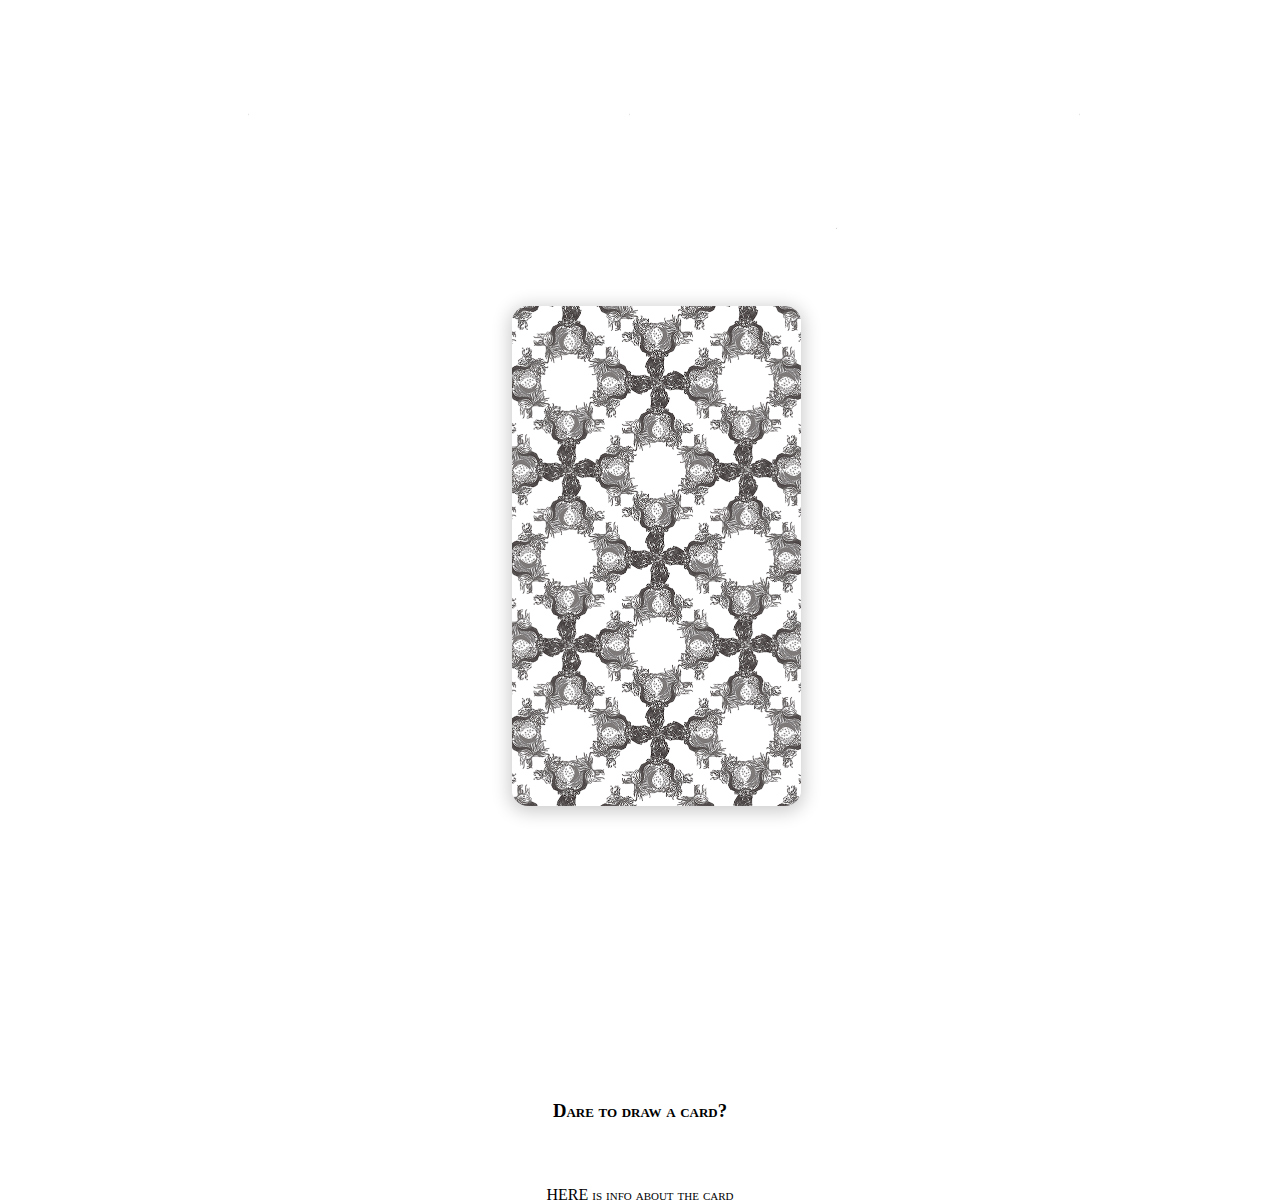
==== commit e2486b4c: "center card" ====
--- a/0000/index.html
+++ b/0000/index.html
@@ -7,7 +7,7 @@
     <link rel="stylesheet" href="style.css" />
   </head>
   <body class="body">
-    <div>
+    <div id="container">
       <img id="text7011" class="text7011" src="/7011.png" alt="" />
       <h3 id="card__title" class="card__text card__text--title">
         Dare to draw a card?
--- a/0000/style.css
+++ b/0000/style.css
@@ -16,7 +16,11 @@
     height: 100vh;
     background-color: white;
 }
-
+#container {
+    position: relative;
+    width: 100%;
+    height: 100vh;
+}
 .text7011 {
  opacity: 0;
 }
@@ -124,18 +128,17 @@
 
 .card {
         /* Set rules to fill background */
-  min-height: 50%;
+  /* min-height: 50%; */
 	
   /* Set up proportionate scaling */
-  width: 100%;
-  height: auto;
+  /* width: 100%;
+  height: auto; */
 	
   /* Set up positioning */
-  position: fixed;
-  top: 10%;
-  left: 30%;
-  transform: translateX(50%) translateY(50%) ;
-width: 288.5px;
+  position: absolute;
+  top: 34%;
+  left: 40%;
+    width: 288.5px;
     height: 500px;
     perspective: 1000px;
   }
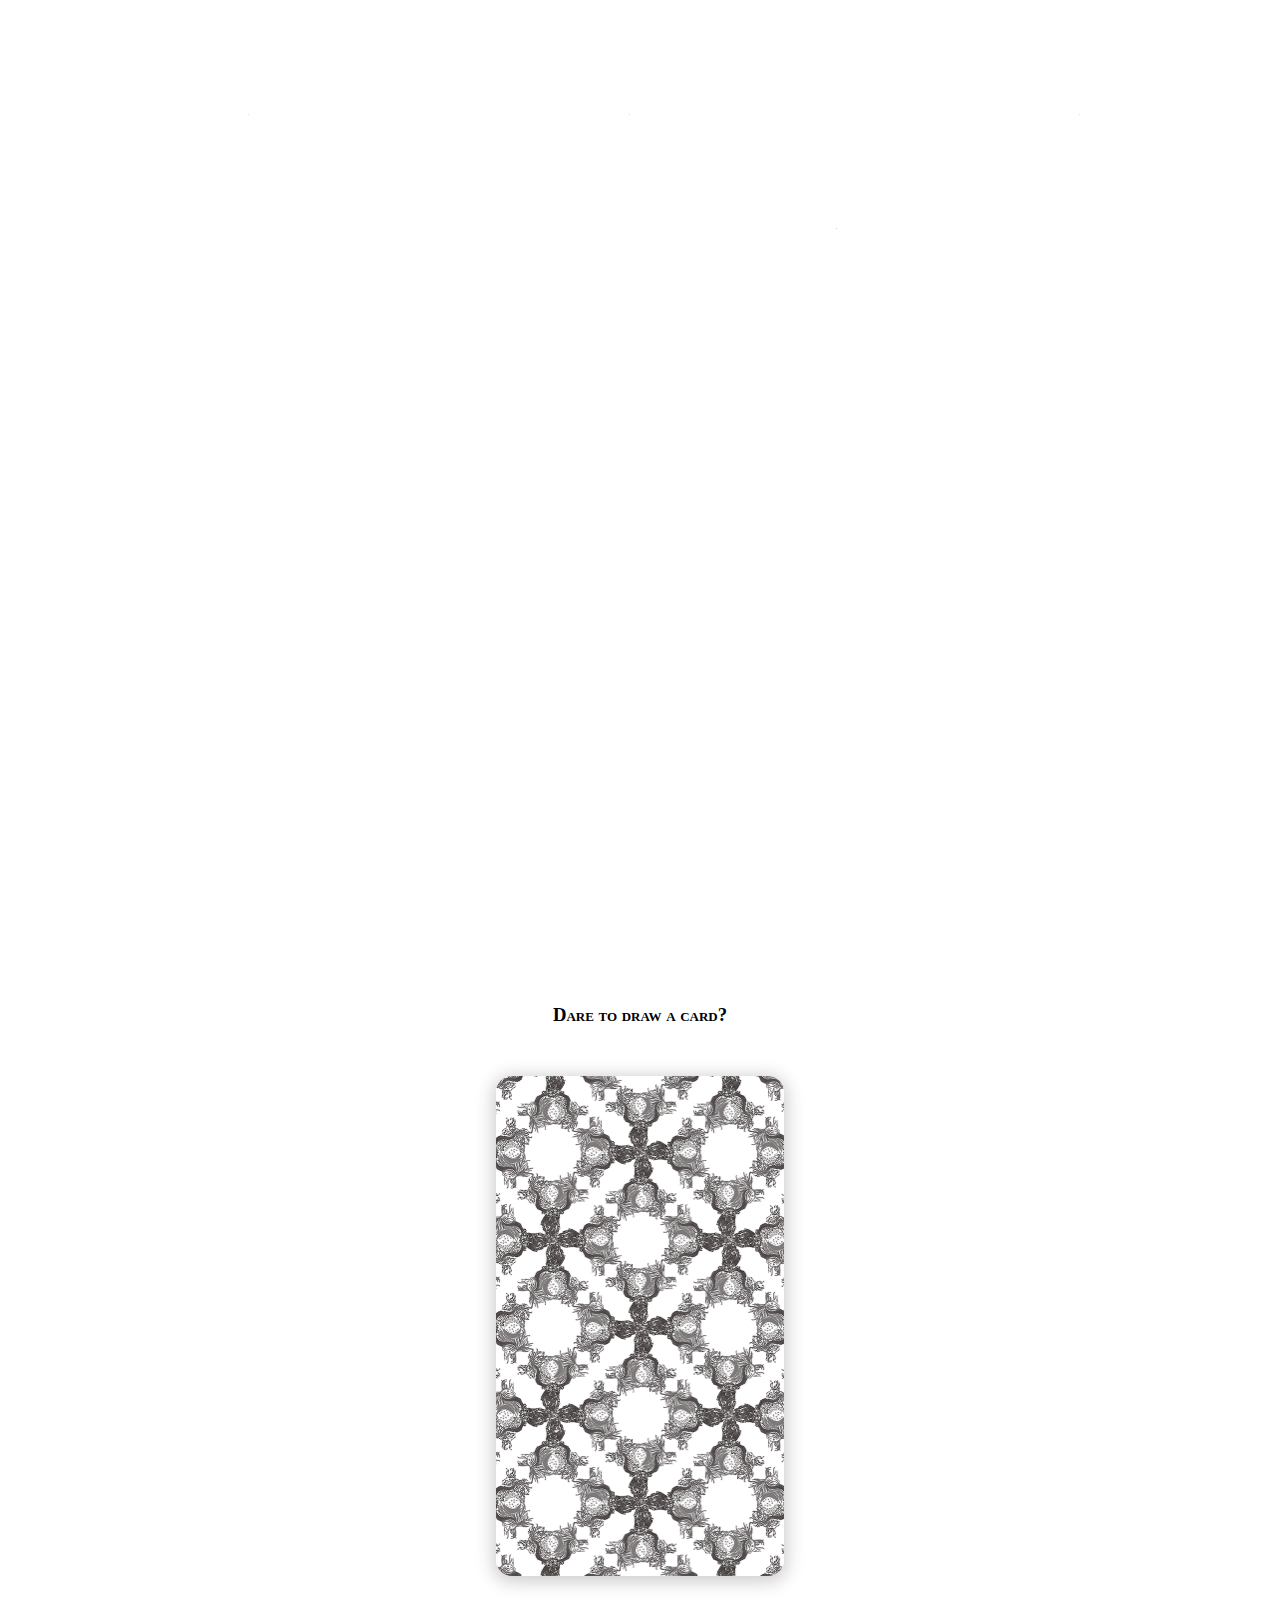
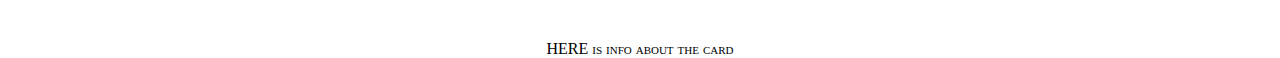
==== commit 3a5ed440: "favicon added" ====
--- a/0000/index.html
+++ b/0000/index.html
@@ -5,6 +5,9 @@
     <meta name="viewport" content="width=device-width, initial-scale=1.0" />
     <title>HUNT THE WITCH</title>
     <link rel="stylesheet" href="style.css" />
+    <link rel="icon" 
+    type="image/png" 
+    href="/favicon.png">
   </head>
   <body class="body">
     <div id="container">
--- a/0000/style.css
+++ b/0000/style.css
@@ -135,9 +135,20 @@
   height: auto; */
 	
   /* Set up positioning */
+  /* display: block;
   position: absolute;
-  top: 34%;
-  left: 40%;
+  top: 0;
+  left: 0;
+    width: 288.5px;
+    height: 500px;
+    transform: translateX(250%)translateY(60%);
+    perspective: 1000px; */
+    position: sticky;
+    top: 25%;
+    left: 18rem;
+    margin: 50px auto 0;
+    /* width: 577px;
+    height: 1000px; */
     width: 288.5px;
     height: 500px;
     perspective: 1000px;
@@ -189,7 +200,7 @@
     display: flex;
     align-items: center;
     justify-content: center;
-    padding-top: 6rem;
+    padding-top: 0rem;
     font-variant: small-caps;
   }
   .card__text--about {
